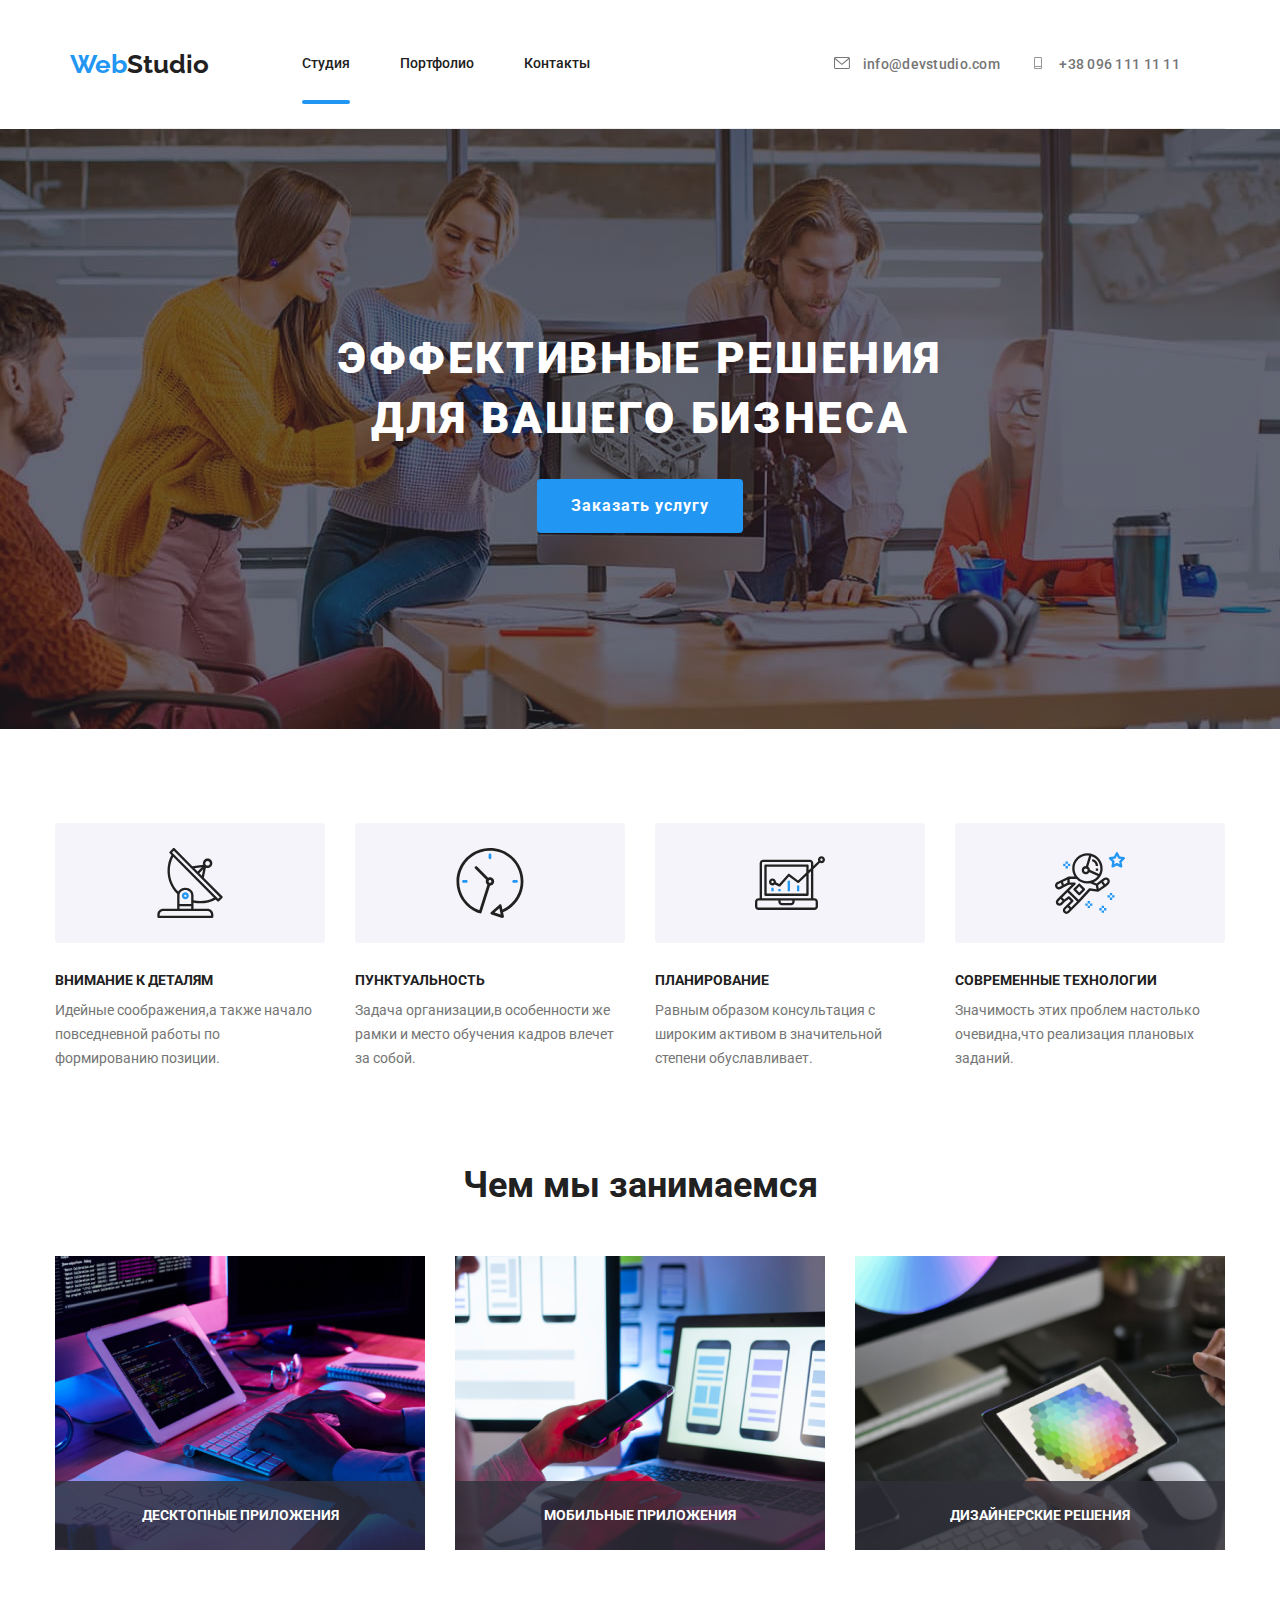
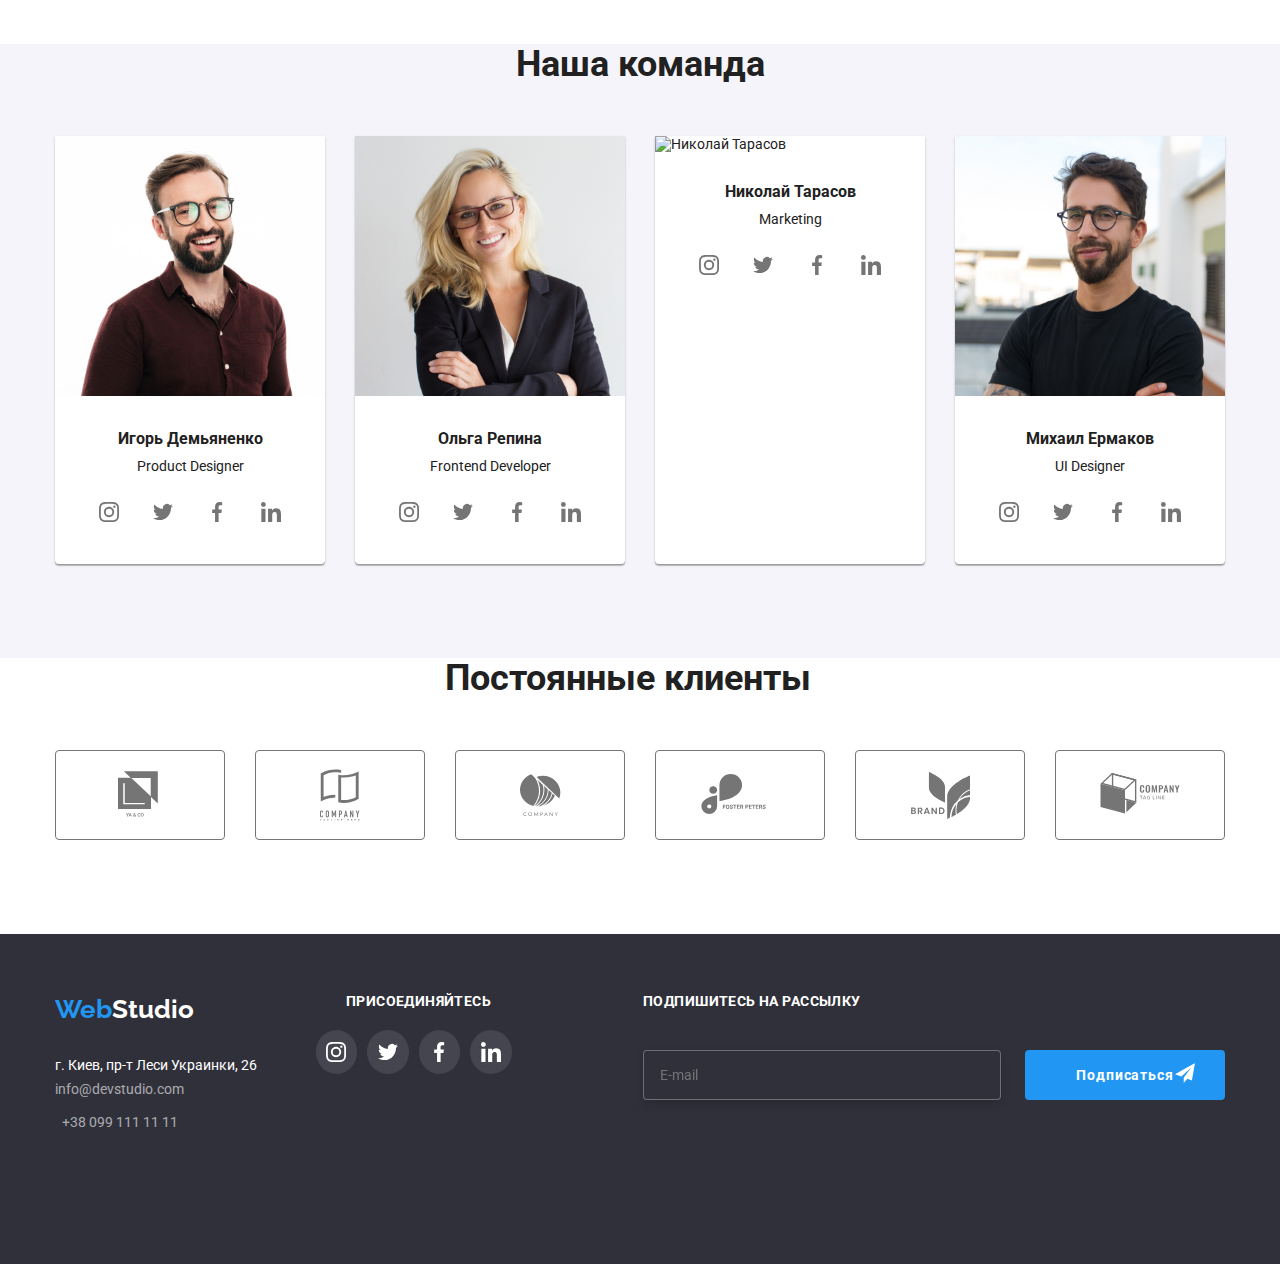
==== index.html @ f3cea412 "3.0" ====
<!DOCTYPE html>
<html lang="ru">

<head>
  <meta charset="UTF-8" />
  <meta name="viewport" content="width=device-width, initial-scale=1.0" />
  <title>WebStudio</title>
  <link rel="stylesheet" href="./stash/modern-normalize.css" />
  <link rel="preconnect" href="https://fonts.gstatic.com" />
  <link
    rel="stylesheet"
    href="https://fonts.googleapis.com/css2?family=Raleway:wght@400;700&family=Roboto:wght@400;500;700;900&display=swap"
  />
  <link rel="stylesheet" href="./css/main.css" />
</head>

<body>
  <!--Шапка сайта-->

  <header class="container">
    <div class="container-header">

      <a href="./studio.html" class="container-header__logo"><span
          class="container-header__logo-web">Web</span>Studio</a>
      <nav class="container-header__nav">
        <ul class="container-header__site">
          <li class="container-header__item">
            <a href="./studio.html" class="container-header__current">Студия</a>
          </li>
          <li class="container-header__item">
            <a href="./portfolio.html" class="container-header__link">Портфолио</a>
          </li>
          <li class="container-header__item">
            <a href="./contact.html" class="container-header__link">Контакты</a>
          </li>
        </ul>
      </nav>

      <ul class="container-header__contact">
        <li>
          <a href="mailto:info@devstudio.com" class="container-header__mail">
            <svg class="container-header__icon" width="16" height="12">
              <use href="./images/icon.svg#icon-mail"></use>
            </svg>
            info@devstudio.com</a>
        </li>
        <li>
          <a href="tel:+380961111111" class="container-header__mail"><svg class="container-header__icon" width="16"
              height="12">
              <use href="./images/icon.svg#icon-tel"></use>
            </svg>
            +38 096 111 11 11</a>
        </li>
      </ul>
      <a href="#">
        <svg class="team__icon-header">
          <use href="./images/icon.svg#icon-menu_mobile"></use>
        </svg>
      </a>
    </div>
  </header> 

  <!--герой-->

  <main>
    <section class="hero">
      <div class="hero__container">
        <div class="hero__description">
          <h1 class="hero__title">Эффективные решения для вашего бизнеса</h1>

          <!-- modal windows -->
          <button class="hero__button-primary" data-modal-open>Заказать услугу</button>
        </div>
      </div>
    </section>

    <!--Особенности-->

    <section class="section__feature-main">
      <div class="container feature">
        <h2 hidden class="feature__title">#</h2>
        <ul class="feature__list">
          <li class="feature__item">
            <div class="feature__img">
              <svg width="70" height="70">
                <use href="./images/icon.svg#icon-antenna"></use>
              </svg>
            </div>
            <h3 class="feature__title-tv">Внимание к деталям</h3>
            <p class="feature__description">
              Идейные соображения,а также начало повседневной работы по
              формированию позиции.
            </p>
          </li>

          <li class="feature__item">
            <div class="feature__img">
              <svg width="70" height="70">
                <use href="./images/icon.svg#icon-clock"></use>
              </svg>
            </div>
            <h3 class="feature__title-clock">Пунктуальность</h3>
            <p class="feature__description">
              Задача организации,в особенности же рамки и место обучения
              кадров влечет за собой.
            </p>
          </li>

          <li class="feature__item">
            <div class="feature__img">
              <svg width="70" height="70">
                <use href="./images/icon.svg#icon-diagram"></use>
              </svg>
            </div>
            <h3 class="feature__title-comp">Планирование</h3>
            <p class="feature__description">
              Равным образом консультация с широким активом в значительной
              степени обуславливает.
            </p>
          </li>

          <li class="feature__item">
            <div class="feature__img">
              <svg width="70" height="70">
                <use href="./images/icon.svg#icon-astronaut"></use>
              </svg>
            </div>
            <h3 class="feature__title-astro">Современные технологии</h3>
            <p class="feature__description">
              Значимость этих проблем настолько очевидна,что реализация
              плановых заданий.
            </p>
          </li>
        </ul>
      </div>
    </section>

    <!--Чем занимаемся-->
    <section class="section__achievements">
      <!--CONTAINER-->
       <div class="container">
        <h2 class="achievements__title">Чем мы занимаемся</h2>
        <ul class="achievements__list">
          <li class="achievements__image">
            <img src="./images/img1.jpg" alt="работа с кодом" width="370" />
            <p class="achievements__picture-title">десктопные приложения</p>
          </li>
          <li class="achievements__image">
            <img src="./images/img2.jpg" alt="тестрование телефона" width="370" />
            <p class="achievements__picture-title">мобильные приложения</p>
          </li>
          <li class="achievements__image">
            <img src="./images/img3.jpg" alt="работа с планшетом" width="370" />
            <p class="achievements__picture-title">дизайнерские решения</p>
          </li>
        </ul>
      </div> 
    </section>

    <!--Наша команда-->
    <section class="team">
      <!--CONTAINER-->
       <div class="container">
        <h2 class="team__title">Наша команда</h2>
        <div class="team__description">
          <div class="team__fon">
            <ul class="team__list">
              <li class="team__item">
                <img class="picture" src="./images/productdesigner.jpg" alt="Игорь Демьяненко" width="270" />
                <h3 class="team__name">Игорь Демьяненко</h3>
                <p class="team__specialization">
                  Product Designer
                </p>
              </li>
            </ul>

            <ul class="team__list-icon">
              <li class="team__social">
                <a href="#">
                  <svg class="team__icon">
                    <use href="./images/icon.svg#icon-instagram"></use>
                  </svg>
                </a>
              </li>
              <li class="team__social">
                <a href="#">
                  <svg class="team__icon">
                    <use href="./images/icon.svg#icon-twitter"></use>
                  </svg>
                </a>
              </li>
              <li class="team__social">
                <a href="#">
                  <svg class="team__icon">
                    <use href="./images/icon.svg#icon-facebook"></use>
                  </svg>
                </a>
              </li>
              <li class="team__social">
                <a href="#">
                  <svg class="team__icon">
                    <use href="./images/icon.svg#icon-linkedin"></use>
                  </svg>
                </a>
              </li>
            </ul>
          </div>

          <div class="team__fon">
            <ul class="team__list">
              <li class="team__item">
                <img class="picture" src="./images/frontend.jpg" alt="Ольга Репина" width="270" />
                <h3 class="team__name">Ольга Репина</h3>
                <p class="team__specialization">
                  Frontend Developer
                </p>
              </li>
            </ul>

            <ul class="team__list-icon">
              <li class="team__social">
                <a href="#">
                  <svg class="team__icon">
                    <use href="./images/icon.svg#icon-instagram"></use>
                  </svg>
                </a>
              </li>
              <li class="team__social">
                <a href="#">
                  <svg class="team__icon">
                    <use href="./images/icon.svg#icon-twitter"></use>
                  </svg>
                </a>
              </li>
              <li class="team__social">
                <a href="#">
                  <svg class="team__icon">
                    <use href="./images/icon.svg#icon-facebook"></use>
                  </svg>
                </a>
              </li>
              <li class="team__social">
                <a href="#">
                  <svg class="team__icon">
                    <use href="./images/icon.svg#icon-linkedin"></use>
                  </svg>
                </a>
              </li>
            </ul>
          </div>
          <div class="team__fon">
            <ul class="team__list">
              <li class="team__item">
                <img class="picture" 
                srcset="
                .images/nikolay.jpg      320w,
                .images/nikolay@2x.jpg   640w"

                src="./images/marketing.jpg" alt="Николай Тарасов" width="270" />

                <h3 class="team__name">Николай Тарасов</h3>
                <p class="team__specialization">Marketing</p>
              </li>
            </ul>

            <ul class="team__list-icon">
              <li class="team__social">
                <a href="#">
                  <svg class="team__icon">
                    <use href="./images/icon.svg#icon-instagram"></use>
                  </svg>
                </a>
              </li>
              <li class="team__social">
                <a href="#">
                  <svg class="team__icon">
                    <use href="./images/icon.svg#icon-twitter"></use>
                  </svg>
                </a>
              </li>
              <li class="team__social">
                <a href="#">
                  <svg class="team__icon">
                    <use href="./images/icon.svg#icon-facebook"></use>
                  </svg>
                </a>
              </li>
              <li class="team__social">
                <a href="#">
                  <svg class="team__icon">
                    <use href="./images/icon.svg#icon-linkedin"></use>
                  </svg>
                </a>
              </li>
            </ul>
          </div>

          <div class="team__fon">
            <ul class="team__list">
              <li class="team__item">
                <img class="picture" src="./images/uidesigner.jpg" alt="Михаил Ермаков" width="270" />
                <h3 class="team__name">Михаил Ермаков</h3>
                <p class="team__specialization">UI Designer</p>
              </li>
            </ul>

            <ul class="team__list-icon">

              <li class="team__social">
                <a href="#">
                  <svg class="team__icon">
                    <use href="./images/icon.svg#icon-instagram"></use>
                  </svg>
                </a>

              </li>
              <li class="team__social">
                <a href="#">
                  <svg class="team__icon">
                    <use href="./images/icon.svg#icon-twitter"></use>
                  </svg>
                </a>

              </li>
              <li class="team__social">
                <a href="#">
                  <svg class="team__icon">
                    <use href="./images/icon.svg#icon-facebook"></use>
                  </svg>
                </a>

              </li>
              <li class="team__social">
                <a href="#">
                  <svg class="team__icon">
                    <use href="./images/icon.svg#icon-linkedin"></use>
                  </svg>
                </a>
              </li>
            </ul>
          </div>
        </div>
      </div> 
    </section>
  </main>

  <!--Постоянные клиенты-->
  <section class="client">
    <div class="container client-main">
      <h2 class="client__title">Постоянные клиенты</h2>
      <ul class="client__brand">
        <li class="client__logo">
          <a class="client__link" href="#">
            <svg class="client__icon" width="44" height="49">
              <use href="./images/icon.svg#icon-logo-1-1"></use>
            </svg>
          </a>
        </li>
        <li class="client__logo">
          <a class="client__link" href="#">
            <svg class="client__icon" width="40" height="52">
              <use href="./images/icon.svg#icon-logo-2-1"></use>
            </svg>
          </a>
        </li>
        <li class="client__logo">
          <a class="client__link" href="#">
            <svg class="client__icon" width="41" height="42.6">
              <use href="./images/icon.svg#icon-logo-3-1"></use>
            </svg>
          </a>
        </li>
        <li class="client__logo">
          <a class="client__link" href="#">
            <svg class="client__icon" width="79.66" height="42">
              <use href="./images/icon.svg#icon-logo-4-1" widht="42px" height="41px"></use>
            </svg>
          </a>
        </li>
        <li class="client__logo">
          <a class="client__link" href="#">
            <svg class="client__icon" width="59" height="47">
              <use href="./images/icon.svg#icon-logo-5-1"></use>
            </svg>
          </a>
        </li>
        <li class="client__logo">
          <a class="client__link" href="#">
            <svg class="client__icon" width="88.48" height="45.44">
              <use href="./images/icon.svg#icon-logo-6-1" widht="100px" height="41px"></use>
            </svg>
          </a>
        </li>
      </ul>

    </div>
  </section>

  <!--футер-->

  <footer class="footer">
    <!--CONTAINER-->
    <div class="container__container-footer">

      <div class="footer__info">
        <a href="./studio.html" class="container-header__logo"><span class="container-header__logo-web">Web</span><span
            class="footer__studio">Studio</span></a>
        <address class="footer__contact">
          <p class="footer__address">г. Киев, пр-т Леси Украинки, 26</p>
          <ul>
            <li>
              <a href="mailto:info@devstudio.com" class="footer__contact-link">info@devstudio.com</a>
            </li>
            <li class="footer__item">
              <a href="tel:+380991111111" class="footer__contact-link">+38 099 111 11 11</a>
            </li>
          </ul>
        </address>
      </div>

      <div class="footer__social-icon">
        <h2 class="footer__enjoyus">присоединяйтесь</h2>
        <ul class="footer__list-icon">
          <li class="footer__list-item">
            <svg class="footer__svg">
              <use href="./images/icon.svg#icon-instagram"></use>
            </svg>
          </li>
          <li class="footer__list-item">
            <svg class="footer__svg">
              <use href="./images/icon.svg#icon-twitter"></use>
            </svg>
          </li>
          <li class="footer__list-item">
            <svg class="footer__svg">
              <use href="./images/icon.svg#icon-facebook"></use>
            </svg>
          </li>
          <li class="footer__list-item">
            <svg class="footer__svg">
              <use href="./images/icon.svg#icon-linkedin"></use>
            </svg>
          </li>
        </ul>
      </div>

      <div class="footer__contactus">
        <h3 class="footer__enjoyus">Подпишитесь на рассылку</h3>
        <div class="footer__form">
          <div class="footer__form-space">
          <form>
            <label for="name"></label>
            <input type="text" class="footer__input" name="name" id="name" placeholder="E-mail" />
          </form>
        </div>
          <div class="footer__button-contact">
            <button class="footer__button" data-modal-open>подписаться</button>
            <svg class="footer__svg-send">
              <use href="./images/icon.svg#icon-icon-send" wight="20px" , height="20px"></use>
            </svg>
          </div>
        </div>
      </div>
    </div>
  </footer>

  <div class="backdrop is-hidden" data-modal>
    <div class="modal">
      <h4 class="modal__title-overlay">Оставьте свои данные, мы вам перезвоним</h4>
      <button class="modal__button-close" data-modal-close>
        <svg class="modal__icon-close" width="11px" height="11px">
          <use href="./images/icon.svg#icon-close"></use>
        </svg>
      </button> 

 <!-- Modal form  -->
      <form class="form">
        <div class="form__row">
        <label for="name" class="form__label">Имя</label>
        <div class="form__input-folder">
         <input type="text" class="form__input-modal" name="name" id="name"/>
        <svg class="form__modal-icon" width="12" height="12">
          <use href="./images/icon.svg#icon-name"></use>
        </svg>
        </div>
      </div>

      
        <div class="form__row">
          <label for="phone" class="form__label">Телефон</label>
          <div class="form__input-folder">
        <input type="text" class="form__input-modal" name="phone" id="phone"/>
        <svg class="form__modal-icon" width="12" height="12">
          <use href="./images/icon.svg#icon-phone"></use>
        </svg>
        </div>
      </div>
       

        <div class="form__row"> 
          <label for="mail" class="form__label">Почта</label>
          <div class="form__input-folder">
        <input type="text" class="form__input-modal" name="mail" id="mail"/>
        <svg class="form__modal-icon" width="12" height="12">
          <use href="./images/icon.svg#icon-mail-form"></use>
        </svg>
        </div>
        </div>


        <div class="form__row">
          <label for="comment" class="form__label-comment">Комментарий</label>
          <div class="form__folder-comment"> 
            <textarea
      class="form__input-comment"
      name="comment"
      id="comment"
      cols="15"
      rows="5"
      placeholder="Введите текст"></textarea>
        </div>
        <div>
      </div>
      
      </form>
      
      <div class="checkbox__section">
        <label class="checkbox__label">
        <input class="checkbox__hidden" type="checkbox">
        <svg class="chekcbox__icon" width="16" height="16">
          <use href="./images/icon.svg#icon-icon-check-1"></use>
        </svg>
         <span class="checkbox__text">Соглашаюсь с рассылкой и принимаю <a href="" class="chekbox__condition">Условия договора</a>
         </span>
        </label>
     </div>
     <button class="checkbox__button-primary " data-modal-open>отправить</button>
    </div>

  </div> 

  <script src="./js/modal.js"></script> 

  <!-- Mobile menu -->
  <div class="menu-container js-menu-container" id="mobile-menu">

    <button class="menu-toggle js-close-menu" aria-expanded="false" aria-controls="mobile-menu">
    
        <svg width="44" height="44" fill="currentColor">
            <use class="icon-cross" href="./images/icon.svg#icon-close"> </use>
    
        </svg>
    </button>
    <nav class="mobile-nav">
        <ul class="mobile-list">
            <li class="mobile-item">
            <a class="mobile-link" href="index.html">студия</a>    
            </li>
            <li class="mobile-item"> 
                <a class="mobile-link" href="portfolio.html">портфолио</a>
            </li>
            <li class="mobile-item"> 
                <a class="mobile-link" href="#">контакты</a>
            </li>
        </ul>
        <ul class="mobile-list__contacts">
            <li class="mobile-item__contacts"> 
                <a class="mobile-item__number" href="+380961111111"></a>
            </li>
            <li class="mobile-item__contacts">
            <a class="mobile-item__mail" href="mailto:info@devstudio.com">info@devstudio.com</a>    
            </li>
        </ul>
    </nav>
    <ul class="mobile-network__list">
    <li class="mobile-network__item">
        <a class="mobile-network__link" href="#">Instagram</a>
    </li>
    <li class="mobile-network__item"><a class="mobile-network__link" href="#">Twitter</a></li>
    <li class="mobile-network__item"><a class="mobile-network__link" href="#">Facebook</a></li>
    <li class="mobile-network__item"><a class="mobile-network__link" href="#">Linkedin</a></li>
    </ul>
    
        </div>

<script src="./js/modal.js"></script> 
<script
defer
src="https://cdnjs.cloudflare.com/ajax/libs/body-scroll-lock/3.1.5/bodyScrollLock.min.js"
integrity="sha512-HowizSDbQl7UPEAsPnvJHlQsnBmU2YMrv7KkTBulTLEGz9chfBoWYyZJL+MUO6p/yBuuMO/8jI7O29YRZ2uBlA=="
crossorigin="anonymous"
></script>
<script defer src="js/mobile-menu.js"></script>
</body>
</html>
---- css/main.css ----
:root {
  --primary-text-color: #212121;
  --accent-color: #2196f3;
  --paragraf-text-color: #757575;
  --main-back-color: #ffffff;
  --fon-back-hero: #2f303a;
  --footer-fon: #2f303a;
  --nav-list-gap: 30px;
  --timing-function: cubic-bezier(0.4, 0, 0.2, 1);
}

ul {
  list-style: none;
}

h1,
h2,
h3,
h4,
p {
  margin: 0;
}

* {
  margin: 0;
  padding: 0;
  outline: none;
}

a {
  text-decoration: none;
}

body {
  background: var(--main-back-color);
  color: var(--primary-text-color);
  font-family: Roboto, sans-serif;
  font-size: 14px;
}

.container {
  width: 100%;
  margin-right: auto;
  margin-left: auto;
  padding: 0 15px;
}

@media screen and (min-width: 480px) {
  .container {
    max-width: 480px;
  }
}

@media screen and (min-width: 768px) {
  .container {
    max-width: 768px;
  }
}

@media screen and (min-width: 1200px) {
  .container {
    max-width: 1200px;
  }
}

.img {
  display: block;
  min-width: 100%;
  height: auto;
}

@media screen and (min-width: 480px) {
  .container-header {
    display: -webkit-box;
    display: -ms-flexbox;
    display: flex;
    -webkit-box-pack: justify;
        -ms-flex-pack: justify;
            justify-content: space-between;
    -webkit-box-align: center;
        -ms-flex-align: center;
            align-items: center;
    width: 100%;
  }
}

@media screen and (min-width: 768px) {
  .container-header {
    display: -webkit-box;
    display: -ms-flexbox;
    display: flex;
    -webkit-box-pack: center;
        -ms-flex-pack: center;
            justify-content: center;
    -webkit-box-align: center;
        -ms-flex-align: center;
            align-items: center;
  }
}

@media screen and (min-width: 1200px) {
  .container-header {
    display: -webkit-box;
    display: -ms-flexbox;
    display: flex;
    -webkit-box-pack: center;
        -ms-flex-pack: center;
            justify-content: center;
    -webkit-box-align: center;
        -ms-flex-align: center;
            align-items: center;
  }
}

.container-header__logo {
  color: var(--primary-text-color);
  font-family: Raleway;
  font-weight: 700;
  font-size: 26px;
  line-height: 1.19;
  text-decoration: none;
}

@media screen and (min-width: 768px) {
  .container-header__logo {
    margin-right: auto;
  }
}

@media screen and (min-width: 1200px) {
  .container-header__logo {
    margin-right: 93px;
  }
}

.container-header__logo-web {
  color: var(--accent-color);
}

.container-header__nav {
  font-weight: 500;
  line-height: 1.14;
  color: var(--primary-text-color);
}

@media screen and (min-width: 480px) {
  .container-header__nav {
    display: none;
  }
}

@media screen and (min-width: 768px) {
  .container-header__nav {
    display: block;
  }
}

@media screen and (min-width: 1200px) {
  .container-header__nav {
    display: block;
  }
}

@media screen and (min-width: 768px) {
  .container-header__site {
    display: -webkit-box;
    display: -ms-flexbox;
    display: flex;
    -webkit-box-pack: justify;
        -ms-flex-pack: justify;
            justify-content: space-between;
    -webkit-box-align: center;
        -ms-flex-align: center;
            align-items: center;
    text-align: center;
  }
}

.team__icon-header {
  color: var(--primary-text-color);
  fill: currentColor;
  width: 24px;
  height: 24px;
  margin-right: 10px;
  margin-top: 10px;
  -webkit-transition: fill 250ms var(--timing-function);
  transition: fill 250ms var(--timing-function);
}

.team__icon-header:hover, .team__icon-header:focus {
  color: var(--accent-color);
}

@media screen and (min-width: 768px) {
  .team__icon-header {
    display: none;
  }
}

@media screen and (min-width: 1200px) {
  .team__icon-header {
    display: none;
  }
}

.container-header__item {
  padding: 32px 0;
  margin-right: 50px;
  position: relative;
}

.container-header__link {
  font-weight: 500;
  line-height: 1.14;
  color: var(--primary-text-color);
  -webkit-transition: color 250ms var(--timing-function);
  transition: color 250ms var(--timing-function);
}

.container-header__link:hover, .container-header__link:focus, .container-header__link:active {
  color: var(--accent-color);
}

.container-header__current {
  font-weight: 500;
  line-height: 1.14;
  color: var(--primary-text-color);
  -webkit-transition: color 250ms var(--timing-function);
  transition: color 250ms var(--timing-function);
}

.container-header__current:hover, .container-header__current:focus {
  color: var(--accent-color);
}

.container-header__current::after {
  content: "";
  position: absolute;
  left: 0;
  bottom: 0;
  width: 100%;
  height: 4px;
  background-color: var(--accent-color);
  border-radius: 2px;
}

@media screen and (min-width: 480px) {
  .container-header__contact {
    display: none;
  }
}

@media screen and (min-width: 768px) {
  .container-header__contact {
    display: block;
    margin-left: auto;
  }
}

@media screen and (min-width: 1200px) {
  .container-header__contact {
    display: -webkit-box;
    display: -ms-flexbox;
    display: flex;
    -webkit-box-pack: center;
        -ms-flex-pack: center;
            justify-content: center;
    margin-left: auto;
  }
}

.container-header__icon {
  fill: currentColor;
}

@media screen and (min-width: 768px) {
  .container-header__icon {
    margin-right: 8px;
  }
}

@media screen and (min-width: 1200px) {
  .container-header__icon {
    margin-right: 10px;
  }
}

.container-header__mail {
  font-family: Roboto;
  font-style: normal;
  font-weight: 500;
  letter-spacing: 0.02em;
  color: var(--paragraf-text-color);
  -webkit-transition: color 250ms var(--timing-function);
  transition: color 250ms var(--timing-function);
}

.container-header__mail:hover, .container-header__mail:focus {
  color: var(--accent-color);
}

@media screen and (min-width: 768px) {
  .container-header__mail {
    font-size: 12px;
    line-height: 14px;
  }
}

@media screen and (min-width: 1200px) {
  .container-header__mail {
    margin-right: 30px;
    font-size: 14px;
    line-height: 16px;
  }
}

.hero {
  max-width: 1600px;
  max-height: 600px;
}

.hero__container {
  margin-right: auto;
  margin-left: auto;
  padding-top: 118px;
  padding-bottom: 118px;
  text-align: center;
}

@media screen and (min-width: 320px) {
  .hero__container {
    max-width: 480px;
    min-height: 400px;
    background-color: rgba(47, 48, 58, 0.8);
    background-image: -webkit-gradient(linear, left top, right top, from(rgba(47, 48, 58, 0.4)), to(rgba(47, 48, 58, 0.4))), url(/images/Header.mobile.jpg);
    background-image: linear-gradient(to right, rgba(47, 48, 58, 0.4), rgba(47, 48, 58, 0.4)), url(/images/Header.mobile.jpg);
    background-size: cover;
    background-repeat: no-repeat;
    background-position: center;
  }
}

@media screen and (min-width: 768px) {
  .hero__container {
    max-width: 768px;
    min-height: 400px;
    background-color: rgba(47, 48, 58, 0.8);
    background-image: -webkit-gradient(linear, left top, right top, from(rgba(47, 48, 58, 0.4)), to(rgba(47, 48, 58, 0.4))), url(/images/Header.tablet.jpg);
    background-image: linear-gradient(to right, rgba(47, 48, 58, 0.4), rgba(47, 48, 58, 0.4)), url(/images/Header.tablet.jpg);
    background-size: cover;
    background-repeat: no-repeat;
    background-position: center;
  }
}

@media screen and (min-width: 1200px) {
  .hero__container {
    background-color: rgba(47, 48, 58, 0.8);
    background-image: -webkit-gradient(linear, left top, right top, from(rgba(47, 48, 58, 0.4)), to(rgba(47, 48, 58, 0.4))), url(../images/header.jpg);
    background-image: linear-gradient(to right, rgba(47, 48, 58, 0.4), rgba(47, 48, 58, 0.4)), url(../images/header.jpg);
    max-height: 600px;
    min-width: 100%;
    padding-top: 200px;
    padding-bottom: 200px;
  }
}

@media screen and (min-width: 480px) {
  .hero__descritpion {
    display: column;
    -webkit-box-align: center;
        -ms-flex-align: center;
            align-items: center;
    text-align: center;
  }
}

@media screen and (min-width: 1200px) {
  .hero__descritpion {
    display: -webkit-box;
    display: -ms-flexbox;
    display: flex;
    -webkit-box-pack: center;
        -ms-flex-pack: center;
            justify-content: center;
    -webkit-box-align: center;
        -ms-flex-align: center;
            align-items: center;
    text-align: center;
  }
}

.hero__title {
  color: var(--main-back-color);
  font-weight: 900;
  letter-spacing: 0.06em;
  text-transform: uppercase;
  margin-bottom: 30px;
  margin-top: 0;
  margin-right: auto;
  margin-left: auto;
}

@media screen and (min-width: 480px) {
  .hero__title {
    width: 360px;
    height: 84px;
    font-size: 26px;
    line-height: 1.62;
  }
}

@media screen and (min-width: 1200px) {
  .hero__title {
    width: 696px;
    height: 120px;
    font-size: 44px;
    line-height: 1.36;
  }
}

.hero__button-primary {
  color: var(--main-back-color);
  background: var(--accent-color);
  border: 2px solid var(--accent-color);
  font-weight: 700;
  font-size: 16px;
  line-height: 1.875;
  letter-spacing: 0.06em;
  cursor: pointer;
  border-radius: 4px;
  padding: 10px 32px;
}

.backdrop {
  position: fixed;
  top: 0;
  left: 0;
  width: 100%;
  height: 100%;
  background-color: rgba(0, 0, 0, 0.4);
}

.modal {
  position: absolute;
  top: 50%;
  left: 50%;
  -webkit-transform: translate(-50%, -50%);
          transform: translate(-50%, -50%);
  margin: 0;
  background-color: var(--main-back-color);
  padding: 40px;
  -webkit-box-shadow: 0px 1px 3px rgba(0, 0, 0, 0.12), 0px 1px 1px rgba(0, 0, 0, 0.14), 0px 2px 1px rgba(0, 0, 0, 0.2);
          box-shadow: 0px 1px 3px rgba(0, 0, 0, 0.12), 0px 1px 1px rgba(0, 0, 0, 0.14), 0px 2px 1px rgba(0, 0, 0, 0.2);
  border-radius: 4px;
  display: inline-block;
  -webkit-box-pack: justify;
      -ms-flex-pack: justify;
          justify-content: space-between;
}

.modal__title-overlay {
  font-weight: 700;
  font-size: 20px;
  line-height: 1.15;
  text-align: center;
  color: var(--primary-text-color);
  margin-bottom: 12px;
}

.backdrop.is-hidden {
  visibility: hidden;
  opacity: 0;
  pointer-events: none;
}

.modal__button-close {
  position: absolute;
  top: 8px;
  right: 8px;
  width: 30px;
  height: 30px;
  cursor: pointer;
  border-radius: 50%;
  border: 1px solid rgba(0, 0, 0, 0.2);
  background-color: var(--main-back-color);
  padding: 0;
  color: var(--primary-text-color);
  -webkit-transition: color 250ms var(--timing-function);
  transition: color 250ms var(--timing-function);
}

.modal__icon-close {
  fill: currentColor;
  margin-left: auto;
  margin-right: auto;
  margin-top: 6px;
}

.modal__icon-close:hover, .modal__icon-close:focus {
  color: var(--accent-color);
}

@media screen and (min-width: 480px) {
  .form {
    max-width: 450px;
    max-height: 609px;
  }
}

@media screen and (min-width: 768px) {
  .form {
    max-width: 450px;
    max-height: 609px;
  }
}

@media screen and (min-width: 1200px) {
  .form {
    max-width: 528px;
    max-height: 581px;
  }
}

.form__row:not(:last-child) {
  margin-bottom: 10px;
}

.form__label {
  font-weight: 500;
  font-size: 12px;
  line-height: 1.166;
  letter-spacing: 0.01em;
  color: var(--paragraf-text-color);
  display: inline-block;
  vertical-align: top;
  margin-bottom: 5px;
}

.form__label:hover {
  fill: var(--accent-color);
}

.form__input-folder {
  position: relative;
  width: 100%;
  cursor: pointer;
  border-radius: 4px;
  height: 40px;
}

.form__input-modal {
  width: 100%;
  border: 1px solid rgba(33, 33, 33, 0.2);
  border-radius: 4px;
  padding: 14px;
  margin: 0;
  font: inherit;
  -webkit-transition: border 250ms var(--timing-function);
  transition: border 250ms var(--timing-function);
}

.form__input-modal:hover, .form__input-modal:focus {
  border: 1px solid var(--accent-color);
}

.form__modal-icon {
  position: absolute;
  top: 14px;
  left: 15px;
  color: var(--primary-text-color);
  -webkit-transition: color 250ms var(--timing-function);
  transition: color 250ms var(--timing-function);
}

.form__label-comment {
  color: var(--paragraf-text-color);
  font-weight: 400;
  font-size: 12px;
  line-height: 1.16;
  letter-spacing: 0.01em;
}

.text::-webkit-input-placeholder {
  margin-top: 0;
  margin-left: 0;
}

.text:-ms-input-placeholder {
  margin-top: 0;
  margin-left: 0;
}

.text::-ms-input-placeholder {
  margin-top: 0;
  margin-left: 0;
}

.text::placeholder {
  margin-top: 0;
  margin-left: 0;
}

.form__folder-comment {
  margin-top: 4px;
}

.form__input-comment {
  width: 100%;
  height: 120px;
  margin: 0;
  padding: 12px 16px;
  top: 0;
  left: 0;
  resize: none;
  border: 1px solid rgba(33, 33, 33, 0.2);
  border-radius: 4px;
}

.form__input-comment:hover, .form__input-comment:focus {
  border: 1px solid var(--accent-color);
}

.form__input-modal:hover + .form__modal-icon {
  fill: var(--accent-color);
}

.form__input-modal:focus + .form__modal-icon {
  fill: var(--accent-color);
}

.checkbox__section {
  margin-bottom: 30px;
  margin-top: 20px;
}

.checkbox__label {
  cursor: pointer;
  position: relative;
}

.checkbox__hidden {
  -webkit-appearance: none;
  -moz-apperance: none;
  -moz-appearance: none;
       appearance: none;
  position: absolute;
  width: 16px;
  height: 16px;
  padding: 0;
}

.checkbox__hidden:checked + .chekcbox__icon {
  border-color: var(--accent-color);
  background-color: var(--accent-color);
  background-origin: border-box;
}

.chekcbox__icon {
  border: 2px solid var(--primary-text-color);
  border-radius: 2px;
  position: absolute;
  cursor: pointer;
}

.chekbox__condition {
  color: var(--accent-color);
  text-decoration: underline;
}

.checkbox__text {
  font-weight: 400;
  letter-spacing: 0.03em;
  color: var(--paragraf-text-color);
  margin-left: 20px;
}

@media screen and (min-width: 480px) {
  .checkbox__text {
    font-size: 10px;
    line-height: 1.166;
  }
}

@media screen and (min-width: 1200px) {
  .checkbox__text {
    font-size: 14px;
    line-height: 1.71;
  }
}

.checkbox__button-primary {
  color: var(--main-back-color);
  background: var(--accent-color);
  border: 2px solid var(--accent-color);
  font-weight: 700;
  line-height: 1.9;
  cursor: pointer;
  border-radius: 4px;
  padding: 10px 55px;
  width: 200px;
  height: 50px;
  border: none;
  text-transform: capitalize;
  padding: 0;
  margin-bottom: 0;
}

@media screen and (min-width: 480px) {
  .checkbox__button-primary {
    margin-left: 85px;
  }
}

@media screen and (min-width: 1200px) {
  .checkbox__button-primary {
    margin-left: 124px;
  }
}

.section__feature-main {
  padding-top: 60px;
  padding-bottom: 60px;
}

@media screen and (min-width: 1200px) {
  .section__feature-main {
    padding-top: 94px;
    padding-bottom: 94px;
  }
}

.container .feature {
  width: 100%;
  padding: 0 15px;
}

.feature__title {
  font-weight: 700;
  line-height: 1.4;
}

.feature__list {
  margin: 0 auto;
  padding: 0;
}

@media screen and (min-width: 768px) {
  .feature__list {
    display: -webkit-box;
    display: -ms-flexbox;
    display: flex;
    -ms-flex-wrap: wrap;
        flex-wrap: wrap;
    margin-left: -30px;
    margin-top: -30px;
  }
}

.feature__item {
  width: 100%;
}

.feature__item:not(:last-child) {
  margin-bottom: 30px;
}

@media screen and (min-width: 768px) {
  .feature__item {
    width: 354px;
    margin-left: 30px;
    margin-top: 30px;
  }
  .feature__item:not(:last-child) {
    margin-bottom: unset;
  }
}

@media screen and (min-width: 1200px) {
  .feature__item {
    width: 270px;
  }
}

.feature__description {
  width: 100%;
  -ms-flex-preferred-size: calc(100% / 4 - var(--nav-list-gap));
      flex-basis: calc(100% / 4 - var(--nav-list-gap));
  font-weight: 400;
  line-height: 1.71;
  color: var(--paragraf-text-color);
}

.feature__img {
  height: 120px;
  border-radius: 4px;
  display: -webkit-box;
  display: -ms-flexbox;
  display: flex;
  -webkit-box-pack: center;
      -ms-flex-pack: center;
          justify-content: center;
  -webkit-box-align: center;
      -ms-flex-align: center;
          align-items: center;
  background-color: #f5f4fa;
}

.feature__title-tv,
.feature__title-clock,
.feature__title-comp,
.feature__title-astro {
  margin-bottom: 10px;
  margin-top: 30px;
  font-weight: 700;
  line-height: 1.14;
  font-size: 14px;
  text-transform: uppercase;
  text-align: center;
}

@media screen and (min-width: 768px) {
  .feature__title-tv,
  .feature__title-clock,
  .feature__title-comp,
  .feature__title-astro {
    text-align: left;
  }
}

.section__achievements {
  padding-bottom: 94px;
  display: none;
}

@media screen and (min-width: 1200px) {
  .section__achievements {
    display: block;
  }
}

.achievements__title {
  font-weight: 700;
  font-size: 36px;
  line-height: 1.16;
  text-align: center;
  margin-bottom: 50px;
}

.achievements__list {
  display: -webkit-box;
  display: -ms-flexbox;
  display: flex;
  -webkit-box-pack: justify;
      -ms-flex-pack: justify;
          justify-content: space-between;
}

.achievements__image {
  position: relative;
  height: 294px;
}

.achievements__picture-title {
  position: absolute;
  width: 100%;
  left: 0;
  bottom: 0;
  color: var(--main-back-color);
  background: rgba(47, 48, 58, 0.8);
  padding-top: 27px;
  padding-bottom: 27px;
  font-weight: 700;
  line-height: 1.14;
  text-align: center;
  text-transform: uppercase;
}

.team {
  padding-bottom: 94px;
  background-color: #f5f4fa;
}

.team__title {
  font-weight: 700;
  font-size: 36px;
  line-height: 1.166;
  text-align: center;
  margin: 0;
  padding: 0;
  margin-bottom: 50px;
}

@media screen and (min-width: 320px) {
  .team__title {
    font-size: 24px;
    line-height: 1.375;
    margin-bottom: 30px;
  }
}

@media screen and (min-width: 768px) {
  .team__title {
    font-size: 36px;
    line-height: 1.166;
    margin-bottom: 50px;
  }
}

.team__description li:not(:last-child) {
  margin-right: 10px;
}

@media screen and (min-width: 768px) {
  .team__description {
    display: -webkit-box;
    display: -ms-flexbox;
    display: flex;
    -ms-flex-wrap: wrap;
        flex-wrap: wrap;
    margin-left: -30px;
    margin-top: -30px;
  }
}

@media screen and (min-width: 1200px) {
  .team__description {
    display: -webkit-box;
    display: -ms-flexbox;
    display: flex;
    -webkit-box-pack: center;
        -ms-flex-pack: center;
            justify-content: center;
  }
}

.team__fon {
  background-color: var(--main-back-color);
  -webkit-box-shadow: 0px 1px 3px rgba(0, 0, 0, 0.12), 0px 1px 1px rgba(0, 0, 0, 0.14), 0px 2px 1px rgba(0, 0, 0, 0.2);
          box-shadow: 0px 1px 3px rgba(0, 0, 0, 0.12), 0px 1px 1px rgba(0, 0, 0, 0.14), 0px 2px 1px rgba(0, 0, 0, 0.2);
  border-radius: 0px 0px 4px 4px;
}

@media screen and (min-width: 768px) {
  .team__fon {
    width: 354px;
    margin-left: 30px;
    margin-top: 30px;
  }
  .team__fon:not(:last-child) {
    margin-bottom: unset;
  }
}

@media screen and (min-width: 1200px) {
  .team__fon {
    width: 270px;
  }
}

.picture {
  width: 100%;
}

.team__name {
  margin-top: 30px;
  padding: 0;
  text-align: center;
}

.team__specialization {
  margin-top: 10px;
  text-align: center;
  padding: 0;
}

.team__list-icon {
  width: 100%;
  height: 44px;
  border-radius: 50%;
  display: -webkit-box;
  display: -ms-flexbox;
  display: flex;
  -webkit-box-pack: center;
      -ms-flex-pack: center;
          justify-content: center;
  text-align: center;
  margin: 0;
  padding: 0;
  margin-top: 16px;
  margin-bottom: 30px;
}

.team__social {
  width: 44px;
  height: 44px;
  padding: 0;
  border: none;
  color: var(--paragraf-text-color);
  background-color: var(--main-back-color);
  border-radius: 50%;
}

.team__social:not(:last-child) {
  margin-right: 10px;
}

.team__social:hover, .team__social:focus {
  color: var(--paragraf-text-color);
  background-color: var(--accent-color);
}

.team__icon {
  color: var(--paragraf-text-color);
  fill: currentColor;
  width: 20px;
  height: 20px;
  margin-left: auto;
  margin-right: auto;
  margin-top: 12px;
  -webkit-transition: fill 250ms var(--timing-function);
  transition: fill 250ms var(--timing-function);
}

.team__social:hover .team__icon {
  color: var(--main-back-color);
}

.client {
  padding-bottom: 94px;
}

.client__title {
  font-weight: 700;
  width: 390px;
  height: 42px;
  margin-left: auto;
  margin-right: auto;
}

@media screen and (min-width: 480px) {
  .client__title {
    font-size: 28px;
    line-height: 1.178;
    margin-bottom: 30px;
  }
}

@media screen and (min-width: 768px) {
  .client__title {
    font-size: 28px;
    line-height: 1.178;
    margin-bottom: 30px;
  }
}

@media screen and (min-width: 1200px) {
  .client__title {
    font-size: 36px;
    line-height: 1.16;
    margin-bottom: 50px;
  }
}

.client__brand {
  list-style: none;
}

@media screen and (min-width: 480px) {
  .client__brand {
    display: -webkit-box;
    display: -ms-flexbox;
    display: flex;
    -ms-flex-wrap: wrap;
        flex-wrap: wrap;
    margin-left: -30px;
    margin-top: -30px;
  }
}

@media screen and (min-width: 1200px) {
  .client__brand {
    display: -webkit-box;
    display: -ms-flexbox;
    display: flex;
    -webkit-box-pack: justify;
        -ms-flex-pack: justify;
            justify-content: space-between;
    -webkit-box-align: center;
        -ms-flex-align: center;
            align-items: center;
    text-align: center;
  }
}

.client__icon {
  fill: currentColor;
}

.client__link {
  max-width: 100%;
  height: 100%;
  display: -webkit-box;
  display: -ms-flexbox;
  display: flex;
  -webkit-box-pack: center;
      -ms-flex-pack: center;
          justify-content: center;
  -webkit-box-align: center;
      -ms-flex-align: center;
          align-items: center;
  color: var(--paragraf-text-color);
  border: 1px solid var(--paragraf-text-color);
  border-radius: 4px;
  -webkit-transition: color 250ms var(--timing-function);
  transition: color 250ms var(--timing-function);
}

.client__link:hover, .client__link:focus {
  color: var(--accent-color);
  border: 1px solid var(--accent-color);
}

.client__logo {
  height: 90px;
  padding: 0;
}

@media screen and (min-width: 480px) {
  .client__logo {
    width: 210px;
    margin-left: 30px;
    margin-top: 30px;
  }
  .client__logo:not(:last-child) {
    margin-bottom: unset;
  }
}

@media screen and (min-width: 480px) and (min-width: 768px) {
  .client__logo {
    width: 226px;
    margin-left: 30px;
    margin-top: 30px;
  }
  .client__logo:not(:last-child) {
    margin-bottom: unset;
  }
}

@media screen and (min-width: 480px) and (min-width: 1200px) {
  .client__logo {
    width: 170px;
  }
}

.footer {
  background: var(--footer-fon);
}

.container__container-footer {
  width: 100%;
  margin-right: auto;
  margin-left: auto;
  padding: 0 15px;
  background: var(--footer-fon);
  padding-top: 60px;
  padding-bottom: 60px;
  display: -webkit-box;
  display: -ms-flexbox;
  display: flex;
  -webkit-box-orient: vertical;
  -webkit-box-direction: normal;
      -ms-flex-direction: column;
          flex-direction: column;
  -webkit-box-pack: center;
      -ms-flex-pack: center;
          justify-content: center;
  -webkit-box-align: center;
      -ms-flex-align: center;
          align-items: center;
}

@media screen and (min-width: 480px) {
  .container__container-footer {
    max-width: 480px;
    -webkit-box-orient: vertical;
    -webkit-box-direction: normal;
        -ms-flex-direction: column;
            flex-direction: column;
    -webkit-box-pack: center;
        -ms-flex-pack: center;
            justify-content: center;
    -webkit-box-align: center;
        -ms-flex-align: center;
            align-items: center;
  }
}

@media screen and (min-width: 768px) {
  .container__container-footer {
    max-width: 768px;
    -webkit-box-align: start;
        -ms-flex-align: start;
            align-items: flex-start;
    -ms-flex-wrap: wrap;
        flex-wrap: wrap;
    -ms-flex-pack: distribute;
        justify-content: space-around;
    -webkit-box-orient: unset;
    -webkit-box-direction: unset;
        -ms-flex-direction: unset;
            flex-direction: unset;
  }
}

@media screen and (min-width: 1200px) {
  .container__container-footer {
    max-width: 1200px;
    -ms-flex-wrap: nowrap;
        flex-wrap: nowrap;
    -webkit-box-pack: justify;
        -ms-flex-pack: justify;
            justify-content: space-between;
  }
}

.footer__info {
  margin-bottom: 60px;
}

@media screen and (min-width: 480px) {
  .footer__info {
    display: -webkit-box;
    display: -ms-flexbox;
    display: flex;
    -webkit-box-orient: vertical;
    -webkit-box-direction: normal;
        -ms-flex-direction: column;
            flex-direction: column;
    -webkit-box-align: center;
        -ms-flex-align: center;
            align-items: center;
    -webkit-box-pack: center;
        -ms-flex-pack: center;
            justify-content: center;
  }
}

@media screen and (min-width: 1200px) {
  .footer__info {
    -webkit-box-align: start;
        -ms-flex-align: start;
            align-items: start;
  }
}

.footer__studio {
  color: var(--main-back-color);
}

.footer__contact {
  margin-top: 9px;
}

@media screen and (min-width: 480px) {
  .footer__contact {
    display: -webkit-box;
    display: -ms-flexbox;
    display: flex;
    -webkit-box-orient: vertical;
    -webkit-box-direction: normal;
        -ms-flex-direction: column;
            flex-direction: column;
    -webkit-box-align: center;
        -ms-flex-align: center;
            align-items: center;
  }
}

@media screen and (min-width: 1200px) {
  .footer__contact {
    display: -webkit-box;
    display: -ms-flexbox;
    display: flex;
    -webkit-box-orient: vertical;
    -webkit-box-direction: normal;
        -ms-flex-direction: column;
            flex-direction: column;
    -webkit-box-align: start;
        -ms-flex-align: start;
            align-items: flex-start;
  }
}

.footer__item {
  margin-top: 9px;
}

.footer__address {
  font-style: normal;
  font-weight: 400;
  line-height: 1.71;
  color: var(--main-back-color);
  margin-top: 20px;
}

.footer__contact-link {
  line-height: 1.71;
  color: rgba(255, 255, 255, 0.6);
  -webkit-transition: color 250ms var(--timing-function);
  transition: color 250ms var(--timing-function);
}

.footer__contact-link:hover, .footer__contact-link:focus {
  color: var(--accent-color);
  text-decoration: none;
}

@media screen and (min-width: 480px) {
  .footer__contact-link {
    display: -webkit-box;
    display: -ms-flexbox;
    display: flex;
    -webkit-box-orient: vertical;
    -webkit-box-direction: normal;
        -ms-flex-direction: column;
            flex-direction: column;
    -webkit-box-align: center;
        -ms-flex-align: center;
            align-items: center;
  }
}

.footer__social-icon {
  margin-bottom: 60px;
  display: -webkit-box;
  display: -ms-flexbox;
  display: flex;
  -webkit-box-orient: vertical;
  -webkit-box-direction: normal;
      -ms-flex-direction: column;
          flex-direction: column;
  -webkit-box-align: center;
      -ms-flex-align: center;
          align-items: center;
}

.footer__enjoyus {
  display: block;
  font-weight: 700;
  font-size: 14px;
  line-height: 1.14;
  letter-spacing: 0.03em;
  text-transform: uppercase;
  color: var(--main-back-color);
  text-align: center;
  margin-bottom: 20px;
}

.footer__list-icon {
  width: 206px;
  border-radius: 50%;
  display: -webkit-box;
  display: -ms-flexbox;
  display: flex;
  -webkit-box-pack: center;
      -ms-flex-pack: center;
          justify-content: center;
  text-align: center;
  -ms-flex-preferred-size: calc(100% / 4 - 10px);
      flex-basis: calc(100% / 4 - 10px);
  padding: 0;
}

.footer__list-item {
  width: 44px;
  height: 44px;
  padding: 0;
  margin: 0;
  border: none;
  color: var(--paragraf-text-color);
  border-radius: 50%;
  background-color: rgba(255, 255, 255, 0.1);
  -webkit-transition: color 250ms var(--timing-function);
  transition: color 250ms var(--timing-function);
  margin-right: 10px;
}

.footer__list-item:hover {
  color: var(--paragraf-text-color);
  background-color: var(--accent-color);
}

.footer__svg {
  fill: var(--main-back-color);
  width: 20px;
  height: 20px;
  margin-left: auto;
  margin-right: auto;
  margin-top: 12px;
}

.footer__svg:hover, .footer__svg:focus {
  fill: var(--main-back-color);
}

.footer__contactus {
  display: inline-block;
}

@media screen and (min-width: 480px) {
  .footer__contactus {
    display: -webkit-box;
    display: -ms-flexbox;
    display: flex;
    -webkit-box-orient: vertical;
    -webkit-box-direction: normal;
        -ms-flex-direction: column;
            flex-direction: column;
    -webkit-box-align: center;
        -ms-flex-align: center;
            align-items: center;
  }
}

@media screen and (min-width: 1200px) {
  .footer__contactus {
    margin-left: 93px;
    display: -webkit-box;
    display: -ms-flexbox;
    display: flex;
    -webkit-box-orient: vertical;
    -webkit-box-direction: normal;
        -ms-flex-direction: column;
            flex-direction: column;
    -webkit-box-align: start;
        -ms-flex-align: start;
            align-items: flex-start;
  }
}

@media screen and (min-width: 480px) {
  .footer__form {
    display: -webkit-box;
    display: -ms-flexbox;
    display: flex;
    -webkit-box-orient: vertical;
    -webkit-box-direction: normal;
        -ms-flex-direction: column;
            flex-direction: column;
    -webkit-box-align: center;
        -ms-flex-align: center;
            align-items: center;
  }
}

@media screen and (min-width: 768px) {
  .footer__form {
    display: -webkit-box;
    display: -ms-flexbox;
    display: flex;
    -webkit-box-orient: vertical;
    -webkit-box-direction: normal;
        -ms-flex-direction: column;
            flex-direction: column;
    -webkit-box-align: center;
        -ms-flex-align: center;
            align-items: center;
  }
}

@media screen and (min-width: 1200px) {
  .footer__form {
    -webkit-box-orient: horizontal;
    -webkit-box-direction: normal;
        -ms-flex-direction: row;
            flex-direction: row;
  }
}

.footer__form-mail {
  margin-bottom: 20px;
}

@media screen and (min-width: 768px) {
  .footer__form-mail {
    -webkit-box-align: center;
        -ms-flex-align: center;
            align-items: center;
  }
}

.footer__input {
  width: 100%;
  height: 50px;
  background-color: var(--fon-back-hero);
  -webkit-filter: drop-shadow(0px 4px 4px rgba(0, 0, 0, 0.15));
          filter: drop-shadow(0px 4px 4px rgba(0, 0, 0, 0.15));
  border: 1px solid rgba(255, 255, 255, 0.3);
  -webkit-box-sizing: border-box;
          box-sizing: border-box;
  border-radius: 4px;
  padding: 15px 0px 15px 16px;
}

@media screen and (min-width: 480px) {
  .footer__input {
    width: 450px;
  }
}

@media screen and (min-width: 1200px) {
  .footer__input {
    width: 358px;
    margin-right: 12px;
  }
}

.footer__button {
  width: 200px;
  height: 50px;
  color: var(--main-back-color);
  background: var(--accent-color);
  border: 2px solid var(--accent-color);
  border-radius: 4px;
  font-weight: 700;
  font-style: 16px;
  letter-spacing: 0.06em;
  line-height: 1.875;
  text-transform: capitalize;
  cursor: pointer;
  text-align: center;
  margin-bottom: 20px;
}

.footer__button-contact {
  position: relative;
}

@media screen and (min-width: 480px) {
  .footer__button-contact {
    margin-top: 20px;
  }
}

@media screen and (min-width: 768px) {
  .footer__button-contact {
    margin-top: 20px;
  }
}

@media screen and (min-width: 1200px) {
  .footer__button-contact {
    margin-left: 12px;
  }
}

.footer__svg-send {
  width: 24px;
  height: 24px;
  padding: 0;
  border: none;
  background: var(--accent-color);
  border-radius: 4px;
  position: absolute;
  top: 13px;
  right: 28px;
  margin-left: 10px;
}

.container-header {
  margin-right: auto;
  margin-left: auto;
  width: 100%;
  position: relative;
  display: -webkit-box;
  display: -ms-flexbox;
  display: flex;
  -webkit-box-align: center;
      -ms-flex-align: center;
          align-items: center;
  border-bottom: 1px solid #ececec;
  padding: 24px 15px;
}

@media screen and (min-width: 480px) {
  .container-header {
    max-width: 480px;
  }
}

@media screen and (min-width: 768px) {
  .container-header {
    max-width: 768px;
    -webkit-box-pack: justify;
        -ms-flex-pack: justify;
            justify-content: space-between;
  }
}

@media screen and (min-width: 1200px) {
  .container-header {
    max-width: 1200px;
  }
}

.menu-button {
  position: absolute;
  top: 15px;
  right: 15px;
  background-color: transparent;
  border: none;
  display: -webkit-box;
  display: -ms-flexbox;
  display: flex;
  -webkit-box-align: center;
      -ms-flex-align: center;
          align-items: center;
  -webkit-box-pack: center;
      -ms-flex-pack: center;
          justify-content: center;
  margin: 0;
  padding: 0;
  color: #000;
  cursor: pointer;
  border-radius: 50%;
  outline: none;
}

@media screen and (min-width: 768px) {
  .menu-button {
    display: none;
  }
}

.container__section-portfolio {
  padding-top: 60px;
  padding-bottom: 60px;
  padding-left: 15px;
  padding-right: 15px;
  margin-left: auto;
  margin-right: auto;
  width: 100%;
}

@media screen and (min-width: 480px) {
  .container__section-portfolio {
    max-width: 480px;
  }
}

@media screen and (min-width: 768px) {
  .container__section-portfolio {
    max-width: 768px;
  }
}

@media screen and (min-width: 1200px) {
  .container__section-portfolio {
    max-width: 1200px;
    padding-top: 94px;
    padding-bottom: 94px;
  }
}

.portfolio__button-list {
  display: -webkit-box;
  display: -ms-flexbox;
  display: flex;
  -webkit-box-pack: start;
      -ms-flex-pack: start;
          justify-content: flex-start;
  -ms-flex-wrap: wrap;
      flex-wrap: wrap;
}

@media screen and (min-width: 768px) {
  .portfolio__button-list {
    margin-bottom: 34px;
    -webkit-box-pack: center;
        -ms-flex-pack: center;
            justify-content: center;
  }
}

.portfolio__button-item:not(:last-child) {
  margin-right: 8px;
}

/*button*/
button {
  border: 0px;
}

.portfolio__button-all {
  font-family: Roboto;
  font-weight: 700;
  font-size: 16px;
  line-height: 1.625;
  text-align: center;
  text-decoration: none;
  cursor: pointer;
  width: 73px;
  height: 38px;
  padding: 6px 22px;
  border-radius: 4px;
  border-color: var(--accent-color);
  -webkit-transition: color 250ms var(--timing-function);
  transition: color 250ms var(--timing-function);
  color: #212121;
  background-color: #f5f4fa;
}

.portfolio__button-secondary {
  font-family: Roboto;
  font-weight: 500;
  font-size: 16px;
  line-height: 1.9;
  text-decoration: none;
  cursor: pointer;
  width: 128px;
  height: 38px;
  -webkit-transition: color 250ms var(--timing-function);
  transition: color 250ms var(--timing-function);
  border-radius: 4px;
}

.portfolio__button-all:hover,
.portfolio__button-all:focus,
.portfolio__button-all:active {
  background-color: var(--accent-color);
  color: var(--main-back-color);
  text-decoration: none;
  -webkit-box-shadow: 0px 3px 1px rgba(0, 0, 0, 0.1), 0px 1px 2px rgba(0, 0, 0, 0.08), 0px 2px 2px rgba(0, 0, 0, 0.12);
          box-shadow: 0px 3px 1px rgba(0, 0, 0, 0.1), 0px 1px 2px rgba(0, 0, 0, 0.08), 0px 2px 2px rgba(0, 0, 0, 0.12);
  border-radius: 4px;
}

.portfolio__button-secondary:hover,
.portfolio__button-secondary:focus,
.portfolio__button-secondary:active {
  background-color: var(--accent-color);
  color: var(--main-back-color);
  text-decoration: none;
}

.card__set {
  display: -webkit-box;
  display: -ms-flexbox;
  display: flex;
  -ms-flex-wrap: wrap;
      flex-wrap: wrap;
  -webkit-box-pack: center;
      -ms-flex-pack: center;
          justify-content: center;
}

@media screen and (min-width: 768px) {
  .card__set {
    margin-left: calc(-1*30px);
    margin-top: calc(-1*30px);
    -webkit-box-pack: unset;
        -ms-flex-pack: unset;
            justify-content: unset;
  }
}

.card__item {
  display: -webkit-box;
  display: -ms-flexbox;
  display: flex;
  -webkit-box-orient: vertical;
  -webkit-box-direction: normal;
      -ms-flex-direction: column;
          flex-direction: column;
}

@media screen and (max-width: 768px) {
  .card__item {
    width: 100%;
    margin-bottom: 30px;
  }
}

@media screen and (min-width: 767px) {
  .card__item {
    -ms-flex-preferred-size: calc(100%/2 -30px);
        flex-basis: calc(100%/2 -30px);
    margin-left: 30px;
    margin-top: 30px;
  }
}

.card__img {
  position: relative;
  overflow: hidden;
}

.card__set img {
  width: 100%;
}

.card__overlay {
  position: absolute;
  top: 0;
  left: 0;
  width: 100%;
  height: 100%;
  -webkit-transform: translateY(101%);
          transform: translateY(101%);
  -webkit-transition: -webkit-transform 250ms var(--timing-function);
  transition: -webkit-transform 250ms var(--timing-function);
  transition: transform 250ms var(--timing-function);
  transition: transform 250ms var(--timing-function), -webkit-transform 250ms var(--timing-function);
  padding: 63px 24px;
  background: rgba(33, 150, 243, 0.9);
}

@media screen and (min-width: 1200px) {
  .card__overlay {
    padding-top: 24px;
  }
}

.card__item:hover .card__overlay {
  -webkit-transform: translateY(0);
          transform: translateY(0);
}

.card__item:hover {
  -webkit-box-shadow: 0px 1px 1px rgba(0, 0, 0, 0.12), 0px 4px 4px rgba(0, 0, 0, 0.06), 1px 4px 6px rgba(0, 0, 0, 0.16);
          box-shadow: 0px 1px 1px rgba(0, 0, 0, 0.12), 0px 4px 4px rgba(0, 0, 0, 0.06), 1px 4px 6px rgba(0, 0, 0, 0.16);
}

.card__overlay-text {
  font-weight: 400;
  font-style: 18px;
  line-height: 1.56;
  color: var(--main-back-color);
  letter-spacing: 0.03em;
}

.card__heading {
  font-weight: 700;
  font-size: 18px;
  line-height: 2;
  color: var(--primary-text-color);
}

.card__content {
  padding: 20px 24px;
  border: 1px solid #eeeeee;
  border-top: none;
  border-radius: 0px 0px 4px 4px;
  -webkit-box-sizing: border-box;
          box-sizing: border-box;
  -webkit-box-shadow: 0px 1px 1px rgba(0, 0, 0, 0.12), 0px 4px 4px rgba(0, 0, 0, 0.06), 1px 4px 6px rgba(0, 0, 0, 0.16);
          box-shadow: 0px 1px 1px rgba(0, 0, 0, 0.12), 0px 4px 4px rgba(0, 0, 0, 0.06), 1px 4px 6px rgba(0, 0, 0, 0.16);
}

.card__heading {
  font-weight: 700;
  font-size: 18px;
  line-height: 2;
  color: #212121;
  letter-spacing: 0.06;
}

.card__specific {
  font-weight: 400;
  font-size: 16px;
  line-height: 1.87;
  color: #757575;
  margin-top: 4px;
}

.footer__contact-link {
  line-height: 1.71;
  color: rgba(255, 255, 255, 0.6);
  text-decoration: none;
  font-style: normal;
  margin-bottom: 9px;
}

.menu-container.is-open {
  -webkit-transform: translateX(0);
          transform: translateX(0);
}

.menu-container {
  position: fixed;
  top: 0;
  left: 0;
  background-color: #fff;
  width: 100vw;
  height: 100vh;
  padding: 48px 40px;
  -webkit-transform: translateX(100%);
          transform: translateX(100%);
  -webkit-transition: -webkit-transform 250ms ease-in-out;
  transition: -webkit-transform 250ms ease-in-out;
  transition: transform 250ms ease-in-out;
  transition: transform 250ms ease-in-out, -webkit-transform 250ms ease-in-out;
}

.menu-container .menu-button {
  position: absolute;
  top: 15px;
  right: 15px;
}

.menu-toggle {
  background-color: transparent;
  border: none;
  display: -webkit-box;
  display: -ms-flexbox;
  display: flex;
  -webkit-box-align: center;
      -ms-flex-align: center;
          align-items: center;
  -webkit-box-pack: center;
      -ms-flex-pack: center;
          justify-content: center;
  margin: 0;
  padding: 0;
  color: #000;
  cursor: pointer;
  border-radius: 50%;
  outline: none;
}

.mobile-item {
  margin-bottom: 32px;
}

.mobile-link {
  font-weight: 500;
  font-size: 40px;
  line-height: 1.175;
  letter-spacing: 0.02;
  color: #000;
  text-transform: capitalize;
}

.mobile-list__contacts {
  position: absolute;
  left: 40px;
  bottom: 134px;
  list-style: none;
}

.mobile-item__contacts {
  margin-bottom: 32px;
}

.mobile-item__number {
  font-weight: 500;
  font-style: 34px;
  line-height: 1.333;
  letter-spacing: 0.02em;
  color: #2196f3;
}

.mobile-item__contacts {
  margin-bottom: 32px;
}

.mobile-item__mail {
  font-weight: 500;
  font-style: 24px;
  line-height: 1.166;
  letter-spacing: 0.02em;
  color: #757575;
}

.mobile-network__list {
  position: absolute;
  left: 40px;
  bottom: 40px;
  display: -webkit-box;
  display: -ms-flexbox;
  display: flex;
  -ms-flex-wrap: wrap;
      flex-wrap: wrap;
}

.mobile-network__list .mobile-network__link {
  font-weight: 500;
  font-style: 18px;
  line-height: 1.22;
  letter-spacing: 0.02em;
  color: #2196f3;
}

.mobile-network__item:nth-child(-n+3):after {
  content: "";
  border: 1px solid rgba(33, 33, 33, 0.2);
  -webkit-transform: rotate(90deg);
          transform: rotate(90deg);
  margin: 0 10px;
}
/*# sourceMappingURL=main.css.map */
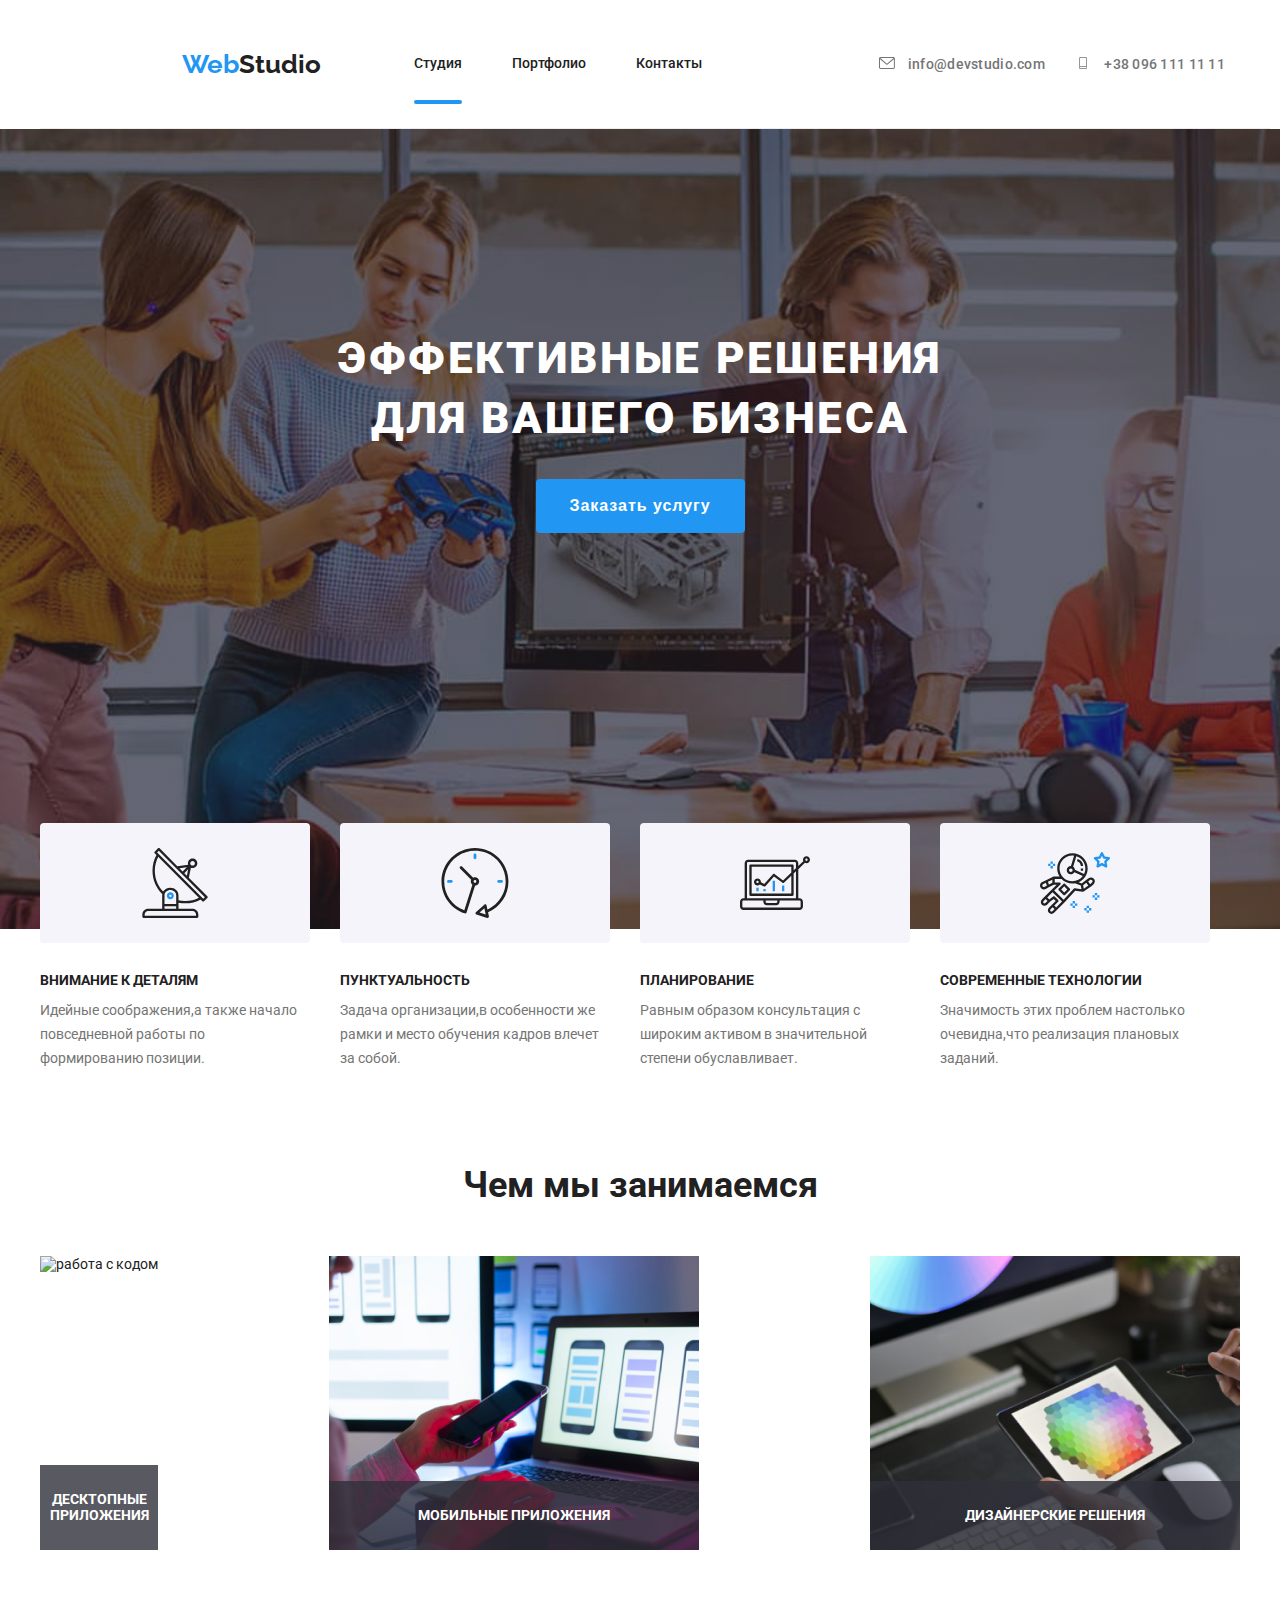
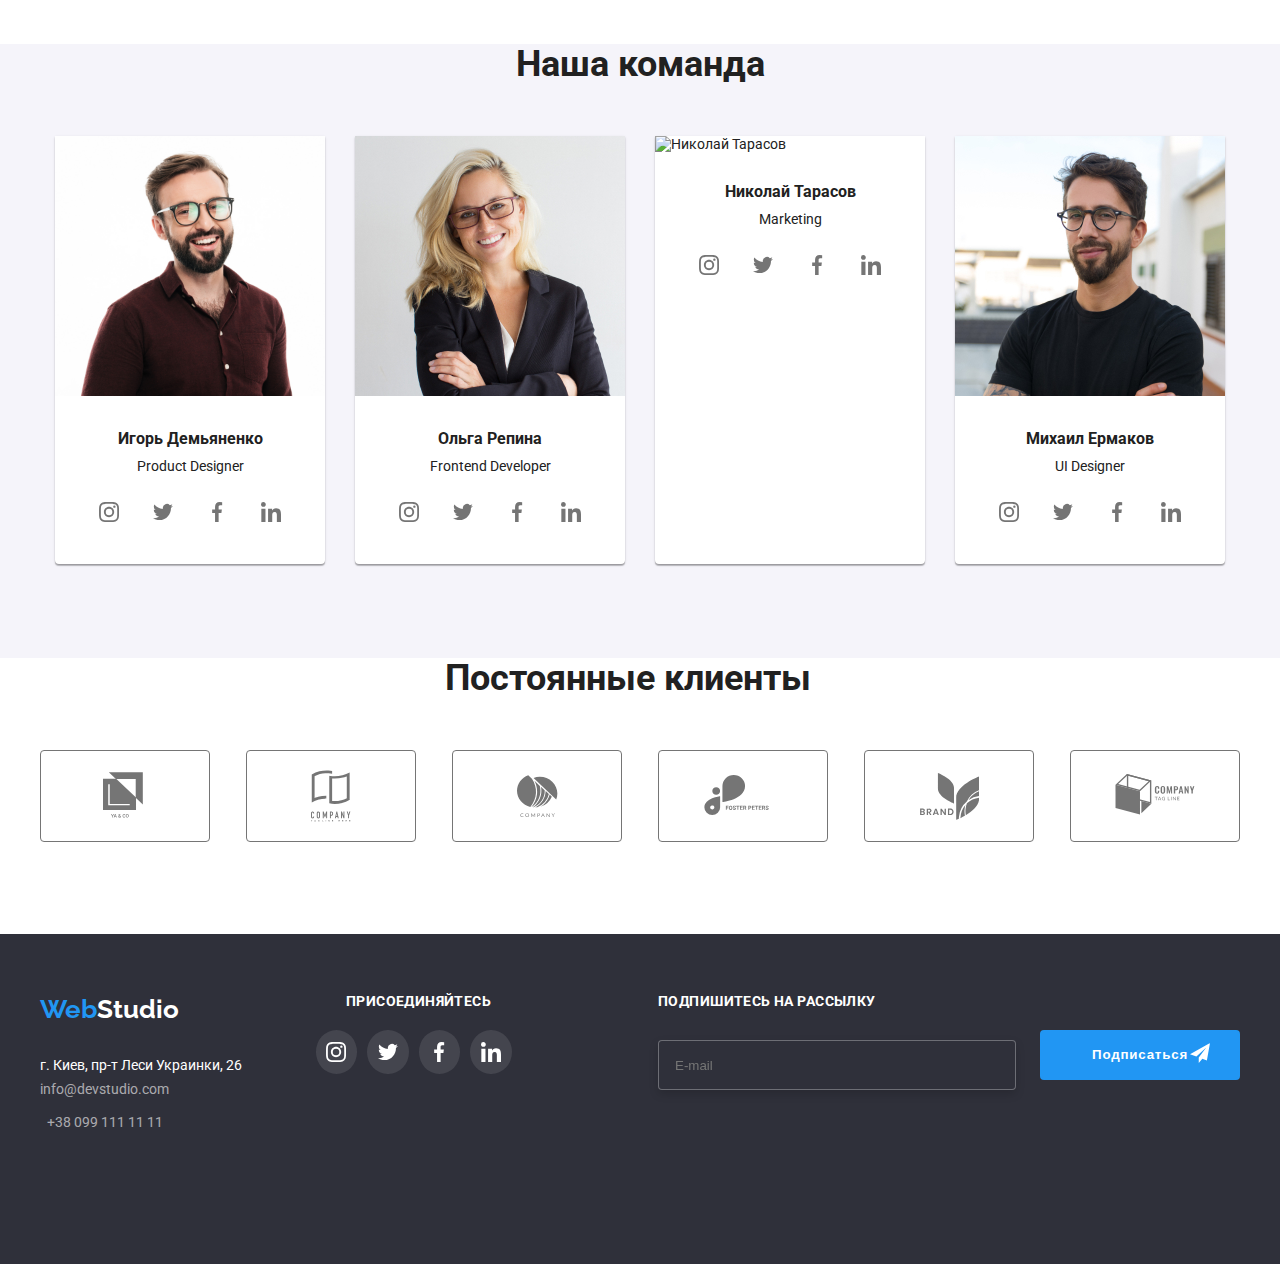
==== commit b036840e: "5.0 mobile menu" ====
--- a/index.html
+++ b/index.html
@@ -5,7 +5,12 @@
   <meta charset="UTF-8" />
   <meta name="viewport" content="width=device-width, initial-scale=1.0" />
   <title>WebStudio</title>
-  <link rel="stylesheet" href="./stash/modern-normalize.css" />
+  <link
+      rel="stylesheet"
+      href="https://cdnjs.cloudflare.com/ajax/libs/modern-normalize/0.2.0/modern-normalize.min.css"
+      integrity="sha512-sqIVMkf5f8XGYI/UZYGs7wODxlUeoj9JknataPfUwtvrSKWMHrMXGZ7Evb6nabFYJQG15vFFyALe6r0nWCD1Ug=="
+      crossorigin="anonymous"
+    />
   <link rel="preconnect" href="https://fonts.gstatic.com" />
   <link
     rel="stylesheet"
@@ -20,6 +25,12 @@
   <header class="container">
     <div class="container-header">
 
+      <button class="menu-toggle js-open-menu" aria-expended="true" aria-controls="mobile-menu">
+        <svg width="44" height="44" fill="currentColor" class="team__icon-header">
+            <use class="icon-menu" href="./images/icon.svg#icon-menu_mobile"></use>
+          </svg>
+    </button>
+
       <a href="./studio.html" class="container-header__logo"><span
           class="container-header__logo-web">Web</span>Studio</a>
       <nav class="container-header__nav">
@@ -52,11 +63,6 @@
             +38 096 111 11 11</a>
         </li>
       </ul>
-      <a href="#">
-        <svg class="team__icon-header">
-          <use href="./images/icon.svg#icon-menu_mobile"></use>
-        </svg>
-      </a>
     </div>
   </header> 
 
@@ -142,15 +148,15 @@
         <h2 class="achievements__title">Чем мы занимаемся</h2>
         <ul class="achievements__list">
           <li class="achievements__image">
-            <img src="./images/img1.jpg" alt="работа с кодом" width="370" />
+            <img srcset="./images/desktop.jpg 1x, ./images/Desktop@2x.jpg 2x" src="./images/img1.jpg" alt="работа с кодом" width="370" />
             <p class="achievements__picture-title">десктопные приложения</p>
           </li>
           <li class="achievements__image">
-            <img src="./images/img2.jpg" alt="тестрование телефона" width="370" />
+            <img srcset="./images/mobile.jpg 1x, ./images/mobile@2x.jpg 2x" src="./images/img2.jpg" alt="тестрование телефона" width="370" />
             <p class="achievements__picture-title">мобильные приложения</p>
           </li>
           <li class="achievements__image">
-            <img src="./images/img3.jpg" alt="работа с планшетом" width="370" />
+            <img srcset="./images/designer.jpg 1x, ./images/designer@2x.jpg 2x" src="./images/img2.jpg" src="./images/img3.jpg" alt="работа с планшетом" width="370" />
             <p class="achievements__picture-title">дизайнерские решения</p>
           </li>
         </ul>
@@ -166,7 +172,7 @@
           <div class="team__fon">
             <ul class="team__list">
               <li class="team__item">
-                <img class="picture" src="./images/productdesigner.jpg" alt="Игорь Демьяненко" width="270" />
+                <img class="picture" srcset="./images/productdesigner.jpg 1x, ./images/productdesigner@2x.jpg 2x" src="./images/productdesigner.jpg" alt="Игорь Демьяненко" width="270" />
                 <h3 class="team__name">Игорь Демьяненко</h3>
                 <p class="team__specialization">
                   Product Designer
@@ -209,7 +215,7 @@
           <div class="team__fon">
             <ul class="team__list">
               <li class="team__item">
-                <img class="picture" src="./images/frontend.jpg" alt="Ольга Репина" width="270" />
+                <img class="picture" srcset="./images/frontend.jpg 1x, ./images/frontend@2x.jpg 2x" src="./images/frontend.jpg" alt="Ольга Репина" width="270" />
                 <h3 class="team__name">Ольга Репина</h3>
                 <p class="team__specialization">
                   Frontend Developer
@@ -251,11 +257,9 @@
           <div class="team__fon">
             <ul class="team__list">
               <li class="team__item">
-                <img class="picture" 
-                srcset="
-                .images/nikolay.jpg      320w,
-                .images/nikolay@2x.jpg   640w"
-
+                <img class="picture" srcset="./images/marketingN.jpg 1x, ./images/marketingN@2x.jpg 2x"
+        
+            
                 src="./images/marketing.jpg" alt="Николай Тарасов" width="270" />
 
                 <h3 class="team__name">Николай Тарасов</h3>
@@ -298,7 +302,7 @@
           <div class="team__fon">
             <ul class="team__list">
               <li class="team__item">
-                <img class="picture" src="./images/uidesigner.jpg" alt="Михаил Ермаков" width="270" />
+                <img class="picture" srcset="./images/uidesignerM.jpg 1x, ./images/uidesigner@2x.jpg 2x" src="./images/uidesigner.jpg" alt="Михаил Ермаков" width="270" />
                 <h3 class="team__name">Михаил Ермаков</h3>
                 <p class="team__specialization">UI Designer</p>
               </li>
@@ -463,6 +467,46 @@
       </div>
     </div>
   </footer>
+<!-- Mobile menu -->
+<div class="menu-container js-menu-container" id="mobile-menu">
+
+  <button class="menu-toggle js-close-menu" aria-expanded="false" aria-controls="mobile-menu">
+  
+      <svg width="44" height="44" fill="currentColor">
+          <use class="icon-cross" href="./images/icon.svg#icon-close"> </use>
+  
+      </svg>
+  </button>
+  <nav class="mobile-nav">
+      <ul class="mobile-list">
+          <li class="mobile-item">
+          <a class="mobile-link" href="index.html">студия</a>    
+          </li>
+          <li class="mobile-item"> 
+              <a class="mobile-link" href="portfolio.html">портфолио</a>
+          </li>
+          <li class="mobile-item"> 
+              <a class="mobile-link" href="#">контакты</a>
+          </li>
+      </ul>
+      <ul class="mobile-list__contacts">
+          <li class="mobile-item__contacts"> 
+              <a class="mobile-item__number" href="+380961111111"></a>
+          </li>
+          <li class="mobile-item__contacts">
+          <a class="mobile-item__mail" href="mailto:info@devstudio.com">info@devstudio.com</a>    
+          </li>
+      </ul>
+  </nav>
+  <ul class="mobile-network__list">
+  <li class="mobile-network__item">
+      <a class="mobile-network__link" href="#">Instagram</a>
+  </li>
+  <li class="mobile-network__item"><a class="mobile-network__link" href="#">Twitter</a></li>
+  <li class="mobile-network__item"><a class="mobile-network__link" href="#">Facebook</a></li>
+  <li class="mobile-network__item"><a class="mobile-network__link" href="#">Linkedin</a></li>
+  </ul>
+</div>
 
   <div class="backdrop is-hidden" data-modal>
     <div class="modal">
@@ -539,57 +583,8 @@
 
   </div> 
 
-  <script src="./js/modal.js"></script> 
-
-  <!-- Mobile menu -->
-  <div class="menu-container js-menu-container" id="mobile-menu">
-
-    <button class="menu-toggle js-close-menu" aria-expanded="false" aria-controls="mobile-menu">
-    
-        <svg width="44" height="44" fill="currentColor">
-            <use class="icon-cross" href="./images/icon.svg#icon-close"> </use>
-    
-        </svg>
-    </button>
-    <nav class="mobile-nav">
-        <ul class="mobile-list">
-            <li class="mobile-item">
-            <a class="mobile-link" href="index.html">студия</a>    
-            </li>
-            <li class="mobile-item"> 
-                <a class="mobile-link" href="portfolio.html">портфолио</a>
-            </li>
-            <li class="mobile-item"> 
-                <a class="mobile-link" href="#">контакты</a>
-            </li>
-        </ul>
-        <ul class="mobile-list__contacts">
-            <li class="mobile-item__contacts"> 
-                <a class="mobile-item__number" href="+380961111111"></a>
-            </li>
-            <li class="mobile-item__contacts">
-            <a class="mobile-item__mail" href="mailto:info@devstudio.com">info@devstudio.com</a>    
-            </li>
-        </ul>
-    </nav>
-    <ul class="mobile-network__list">
-    <li class="mobile-network__item">
-        <a class="mobile-network__link" href="#">Instagram</a>
-    </li>
-    <li class="mobile-network__item"><a class="mobile-network__link" href="#">Twitter</a></li>
-    <li class="mobile-network__item"><a class="mobile-network__link" href="#">Facebook</a></li>
-    <li class="mobile-network__item"><a class="mobile-network__link" href="#">Linkedin</a></li>
-    </ul>
-    
-        </div>
-
+ 
 <script src="./js/modal.js"></script> 
-<script
-defer
-src="https://cdnjs.cloudflare.com/ajax/libs/body-scroll-lock/3.1.5/bodyScrollLock.min.js"
-integrity="sha512-HowizSDbQl7UPEAsPnvJHlQsnBmU2YMrv7KkTBulTLEGz9chfBoWYyZJL+MUO6p/yBuuMO/8jI7O29YRZ2uBlA=="
-crossorigin="anonymous"
-></script>
 <script defer src="js/mobile-menu.js"></script>
 </body>
 </html>--- a/css/main.css
+++ b/css/main.css
@@ -80,7 +80,7 @@
     -webkit-box-align: center;
         -ms-flex-align: center;
             align-items: center;
-    width: 100%;
+    width: 480px;
   }
 }
 
@@ -124,6 +124,7 @@
 @media screen and (min-width: 768px) {
   .container-header__logo {
     margin-right: auto;
+    margin-left: auto;
   }
 }
 
@@ -141,21 +142,10 @@
   font-weight: 500;
   line-height: 1.14;
   color: var(--primary-text-color);
-}
-
-@media screen and (min-width: 480px) {
-  .container-header__nav {
-    display: none;
-  }
-}
-
-@media screen and (min-width: 768px) {
-  .container-header__nav {
-    display: block;
-  }
-}
-
-@media screen and (min-width: 1200px) {
+  display: none;
+}
+
+@media screen and (min-width: 768px) {
   .container-header__nav {
     display: block;
   }
@@ -244,10 +234,8 @@
   border-radius: 2px;
 }
 
-@media screen and (min-width: 480px) {
-  .container-header__contact {
-    display: none;
-  }
+.container-header__contact {
+  display: none;
 }
 
 @media screen and (min-width: 768px) {
@@ -670,6 +658,7 @@
 
 .checkbox__text {
   font-weight: 400;
+  font-size: 12px;
   letter-spacing: 0.03em;
   color: var(--paragraf-text-color);
   margin-left: 20px;
@@ -1553,6 +1542,7 @@
 @media screen and (min-width: 1200px) {
   .footer__button-contact {
     margin-left: 12px;
+    margin-top: 0;
   }
 }
 
@@ -1751,15 +1741,12 @@
   display: flex;
   -ms-flex-wrap: wrap;
       flex-wrap: wrap;
-  -webkit-box-pack: center;
-      -ms-flex-pack: center;
-          justify-content: center;
 }
 
 @media screen and (min-width: 768px) {
   .card__set {
-    margin-left: calc(-1*30px);
-    margin-top: calc(-1*30px);
+    margin-left: calc(-1 * 30px);
+    margin-top: calc(-1 * 30px);
     -webkit-box-pack: unset;
         -ms-flex-pack: unset;
             justify-content: unset;
@@ -1785,11 +1772,16 @@
 
 @media screen and (min-width: 767px) {
   .card__item {
-    -ms-flex-preferred-size: calc(100%/2 -30px);
-        flex-basis: calc(100%/2 -30px);
-    margin-left: 30px;
+    -ms-flex-preferred-size: calc(100% / 2 -30px);
+        flex-basis: calc(100% / 2 -30px);
+    margin-left: 15px;
     margin-top: 30px;
   }
+}
+
+.card__item:hover {
+  -webkit-box-shadow: 0px 1px 1px rgba(0, 0, 0, 0.12), 0px 4px 4px rgba(0, 0, 0, 0.06), 1px 4px 6px rgba(0, 0, 0, 0.16);
+          box-shadow: 0px 1px 1px rgba(0, 0, 0, 0.12), 0px 4px 4px rgba(0, 0, 0, 0.06), 1px 4px 6px rgba(0, 0, 0, 0.16);
 }
 
 .card__img {
@@ -1828,11 +1820,6 @@
           transform: translateY(0);
 }
 
-.card__item:hover {
-  -webkit-box-shadow: 0px 1px 1px rgba(0, 0, 0, 0.12), 0px 4px 4px rgba(0, 0, 0, 0.06), 1px 4px 6px rgba(0, 0, 0, 0.16);
-          box-shadow: 0px 1px 1px rgba(0, 0, 0, 0.12), 0px 4px 4px rgba(0, 0, 0, 0.06), 1px 4px 6px rgba(0, 0, 0, 0.16);
-}
-
 .card__overlay-text {
   font-weight: 400;
   font-style: 18px;
@@ -1902,12 +1889,8 @@
   transition: -webkit-transform 250ms ease-in-out;
   transition: transform 250ms ease-in-out;
   transition: transform 250ms ease-in-out, -webkit-transform 250ms ease-in-out;
-}
-
-.menu-container .menu-button {
-  position: absolute;
-  top: 15px;
-  right: 15px;
+  -webkit-box-sizing: border-box;
+          box-sizing: border-box;
 }
 
 .menu-toggle {
@@ -1928,6 +1911,8 @@
   cursor: pointer;
   border-radius: 50%;
   outline: none;
+  right: 15px;
+  position: absolute;
 }
 
 .mobile-item {
@@ -1939,8 +1924,14 @@
   font-size: 40px;
   line-height: 1.175;
   letter-spacing: 0.02;
-  color: #000;
+  color: #212121;
   text-transform: capitalize;
+  -webkit-transition: color 250ms var(--timing-function);
+  transition: color 250ms var(--timing-function);
+}
+
+.mobile-link:hover, .mobile-link:focus {
+  color: #2196f3;
 }
 
 .mobile-list__contacts {
@@ -1952,6 +1943,11 @@
 
 .mobile-item__contacts {
   margin-bottom: 32px;
+  font-weight: 500;
+  font-size: 24px;
+  line-height: 1.167;
+  letter-spacing: 0.02em;
+  color: #757575;
 }
 
 .mobile-item__number {
@@ -1960,10 +1956,6 @@
   line-height: 1.333;
   letter-spacing: 0.02em;
   color: #2196f3;
-}
-
-.mobile-item__contacts {
-  margin-bottom: 32px;
 }
 
 .mobile-item__mail {
@@ -1985,7 +1977,7 @@
       flex-wrap: wrap;
 }
 
-.mobile-network__list .mobile-network__link {
+.mobile-network__link {
   font-weight: 500;
   font-style: 18px;
   line-height: 1.22;
@@ -1993,7 +1985,7 @@
   color: #2196f3;
 }
 
-.mobile-network__item:nth-child(-n+3):after {
+.mobile-network__item:nth-child(-n + 3):after {
   content: "";
   border: 1px solid rgba(33, 33, 33, 0.2);
   -webkit-transform: rotate(90deg);
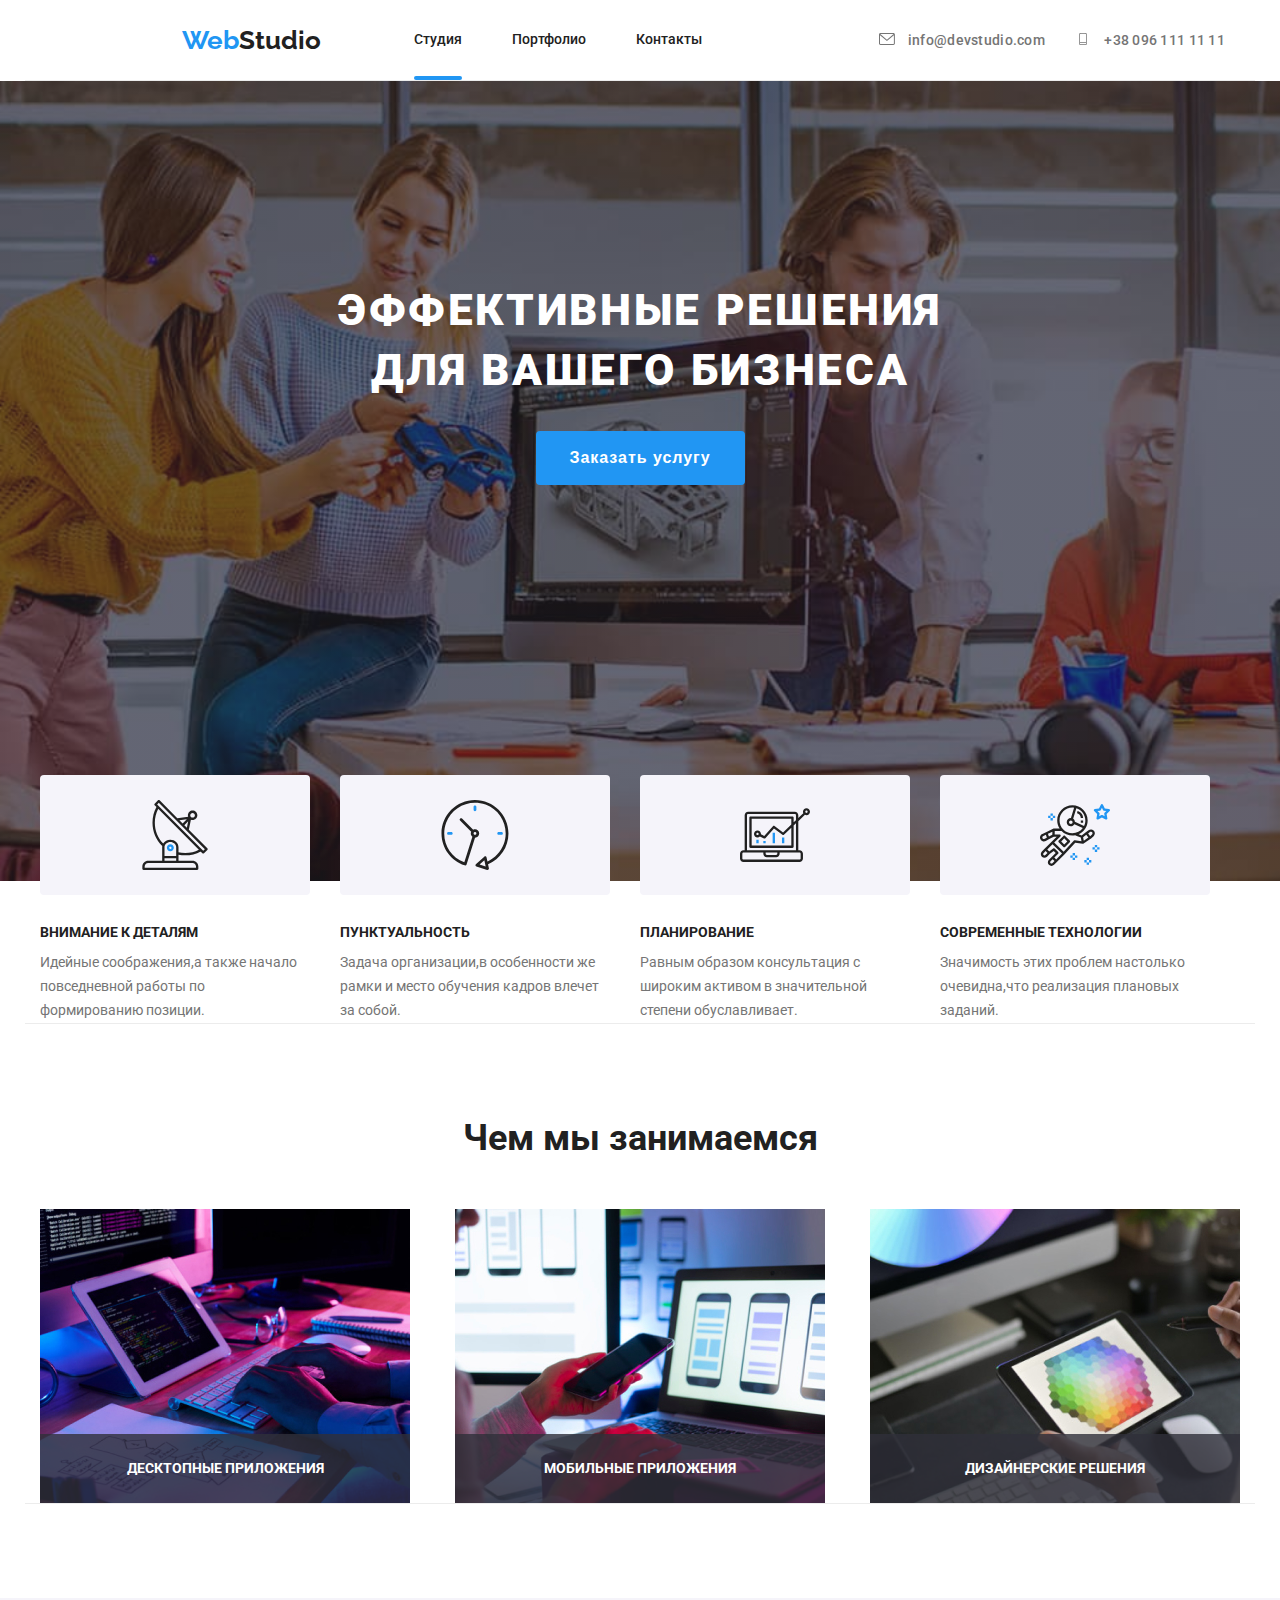
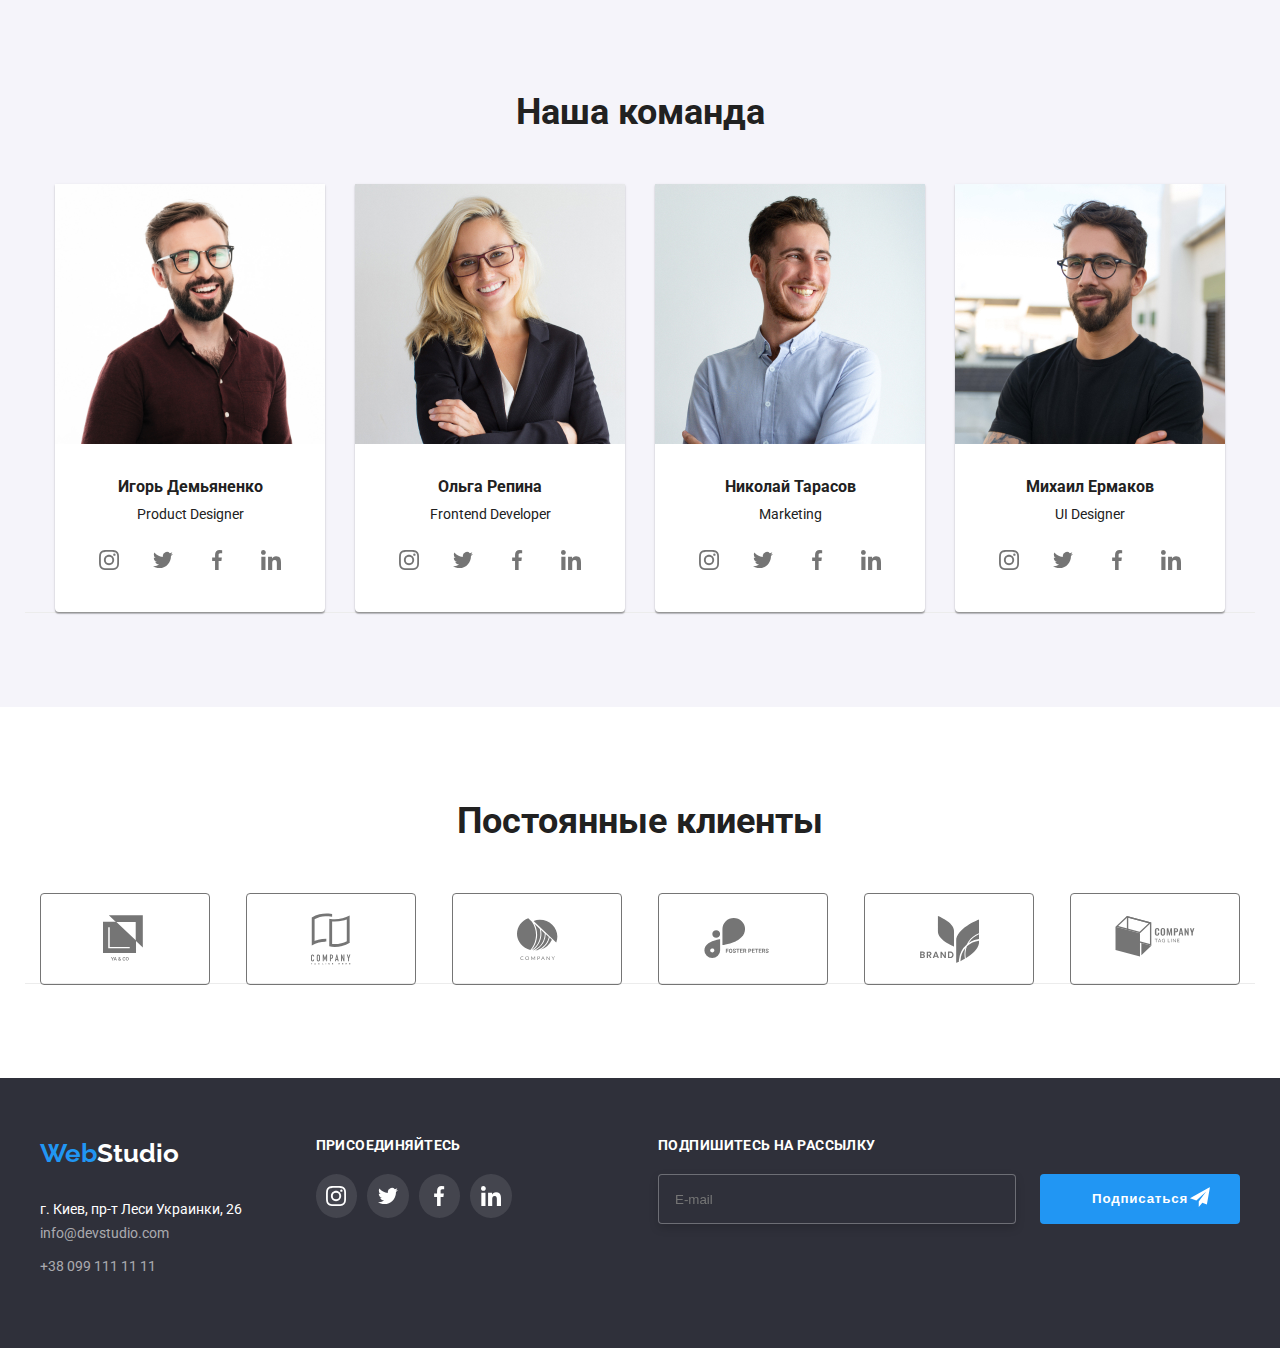
==== commit 930248f5: "Andrey marks" ====
--- a/index.html
+++ b/index.html
@@ -148,7 +148,7 @@
         <h2 class="achievements__title">Чем мы занимаемся</h2>
         <ul class="achievements__list">
           <li class="achievements__image">
-            <img srcset="./images/desktop.jpg 1x, ./images/Desktop@2x.jpg 2x" src="./images/img1.jpg" alt="работа с кодом" width="370" />
+            <img srcset="./images/Desktop.jpg 1x, ./images/Desktop@2x.jpg 2x" src="./images/img1.jpg" alt="работа с кодом" width="370" />
             <p class="achievements__picture-title">десктопные приложения</p>
           </li>
           <li class="achievements__image">
@@ -257,7 +257,7 @@
           <div class="team__fon">
             <ul class="team__list">
               <li class="team__item">
-                <img class="picture" srcset="./images/marketingN.jpg 1x, ./images/marketingN@2x.jpg 2x"
+                <img class="picture" srcset="./images/MarketingN.jpg 1x, ./images/MarketingN@2x.jpg 2x"
         
             
                 src="./images/marketing.jpg" alt="Николай Тарасов" width="270" />
@@ -346,9 +346,7 @@
         </div>
       </div> 
     </section>
-  </main>
-
-  <!--Постоянные клиенты-->
+     <!--Постоянные клиенты-->
   <section class="client">
     <div class="container client-main">
       <h2 class="client__title">Постоянные клиенты</h2>
@@ -399,6 +397,7 @@
 
     </div>
   </section>
+  </main>
 
   <!--футер-->
 
@@ -491,7 +490,7 @@
       </ul>
       <ul class="mobile-list__contacts">
           <li class="mobile-item__contacts"> 
-              <a class="mobile-item__number" href="+380961111111"></a>
+              <a class="mobile-item__number" href="+380961111111">+38 096 111 11 11</a>
           </li>
           <li class="mobile-item__contacts">
           <a class="mobile-item__mail" href="mailto:info@devstudio.com">info@devstudio.com</a>    
--- a/css/main.css
+++ b/css/main.css
@@ -43,6 +43,7 @@
   margin-right: auto;
   margin-left: auto;
   padding: 0 15px;
+  border-bottom: 1px solid #ececec;
 }
 
 @media screen and (min-width: 480px) {
@@ -67,6 +68,10 @@
   display: block;
   min-width: 100%;
   height: auto;
+}
+
+.container-header {
+  margin-bottom: 16px;
 }
 
 @media screen and (min-width: 480px) {
@@ -95,6 +100,7 @@
     -webkit-box-align: center;
         -ms-flex-align: center;
             align-items: center;
+    margin-bottom: 0;
   }
 }
 
@@ -109,6 +115,7 @@
     -webkit-box-align: center;
         -ms-flex-align: center;
             align-items: center;
+    margin-bottom: 0;
   }
 }
 
@@ -866,13 +873,14 @@
 }
 
 .team {
+  padding-top: 94px;
   padding-bottom: 94px;
   background-color: #f5f4fa;
 }
 
 .team__title {
   font-weight: 700;
-  font-size: 36px;
+  font-size: 28px;
   line-height: 1.166;
   text-align: center;
   margin: 0;
@@ -882,13 +890,20 @@
 
 @media screen and (min-width: 320px) {
   .team__title {
-    font-size: 24px;
     line-height: 1.375;
     margin-bottom: 30px;
   }
 }
 
 @media screen and (min-width: 768px) {
+  .team__title {
+    font-size: 28px;
+    line-height: 1.166;
+    margin-bottom: 50px;
+  }
+}
+
+@media screen and (min-width: 1200px) {
   .team__title {
     font-size: 36px;
     line-height: 1.166;
@@ -1016,15 +1031,12 @@
 }
 
 .client {
+  padding-top: 94px;
   padding-bottom: 94px;
 }
 
 .client__title {
   font-weight: 700;
-  width: 390px;
-  height: 42px;
-  margin-left: auto;
-  margin-right: auto;
 }
 
 @media screen and (min-width: 480px) {
@@ -1040,6 +1052,7 @@
     font-size: 28px;
     line-height: 1.178;
     margin-bottom: 30px;
+    text-align: center;
   }
 }
 
@@ -1241,6 +1254,7 @@
     -webkit-box-align: start;
         -ms-flex-align: start;
             align-items: start;
+    margin-bottom: 0;
   }
 }
 
@@ -1321,6 +1335,14 @@
   }
 }
 
+@media screen and (min-width: 480px) and (min-width: 1200px) {
+  .footer__contact-link {
+    -webkit-box-align: start;
+        -ms-flex-align: start;
+            align-items: start;
+  }
+}
+
 .footer__social-icon {
   margin-bottom: 60px;
   display: -webkit-box;
@@ -1333,6 +1355,15 @@
   -webkit-box-align: center;
       -ms-flex-align: center;
           align-items: center;
+}
+
+@media screen and (min-width: 1200px) {
+  .footer__social-icon {
+    -webkit-box-align: start;
+        -ms-flex-align: start;
+            align-items: start;
+    margin-bottom: 0;
+  }
 }
 
 .footer__enjoyus {
@@ -1477,6 +1508,12 @@
     -webkit-box-align: center;
         -ms-flex-align: center;
             align-items: center;
+  }
+}
+
+@media screen and (min-width: 1200px) {
+  .footer__form-mail {
+    margin-bottom: 0;
   }
 }
 
@@ -1523,6 +1560,12 @@
   margin-bottom: 20px;
 }
 
+@media screen and (min-width: 1200px) {
+  .footer__button {
+    margin-bottom: 0;
+  }
+}
+
 .footer__button-contact {
   position: relative;
 }
@@ -1570,11 +1613,10 @@
   -webkit-box-align: center;
       -ms-flex-align: center;
           align-items: center;
-  border-bottom: 1px solid #ececec;
-  padding: 24px 15px;
-}
-
-@media screen and (min-width: 480px) {
+  padding: 0px 15px;
+}
+
+@media screen and (min-width: 320px) {
   .container-header {
     max-width: 480px;
   }
@@ -1624,6 +1666,29 @@
   }
 }
 
+.container-header__portfolio {
+  font-weight: 500;
+  line-height: 1.14;
+  color: var(--primary-text-color);
+  -webkit-transition: color 250ms var(--timing-function);
+  transition: color 250ms var(--timing-function);
+}
+
+.container-header__portfolio:hover, .container-header__portfolio:focus {
+  color: var(--accent-color);
+}
+
+.container-header__portfolio::after {
+  content: "";
+  position: absolute;
+  left: 0;
+  bottom: 0;
+  width: 100%;
+  height: 4px;
+  background-color: var(--accent-color);
+  border-radius: 2px;
+}
+
 .container__section-portfolio {
   padding-top: 60px;
   padding-bottom: 60px;
@@ -1674,8 +1739,14 @@
   }
 }
 
-.portfolio__button-item:not(:last-child) {
+.portfolio__button-item {
   margin-right: 8px;
+}
+
+@media screen and (min-width: 480px) {
+  .portfolio__button-item {
+    margin-top: 15px;
+  }
 }
 
 /*button*/
@@ -1805,7 +1876,7 @@
   transition: -webkit-transform 250ms var(--timing-function);
   transition: transform 250ms var(--timing-function);
   transition: transform 250ms var(--timing-function), -webkit-transform 250ms var(--timing-function);
-  padding: 63px 24px;
+  padding: 63px 23px;
   background: rgba(33, 150, 243, 0.9);
 }
 
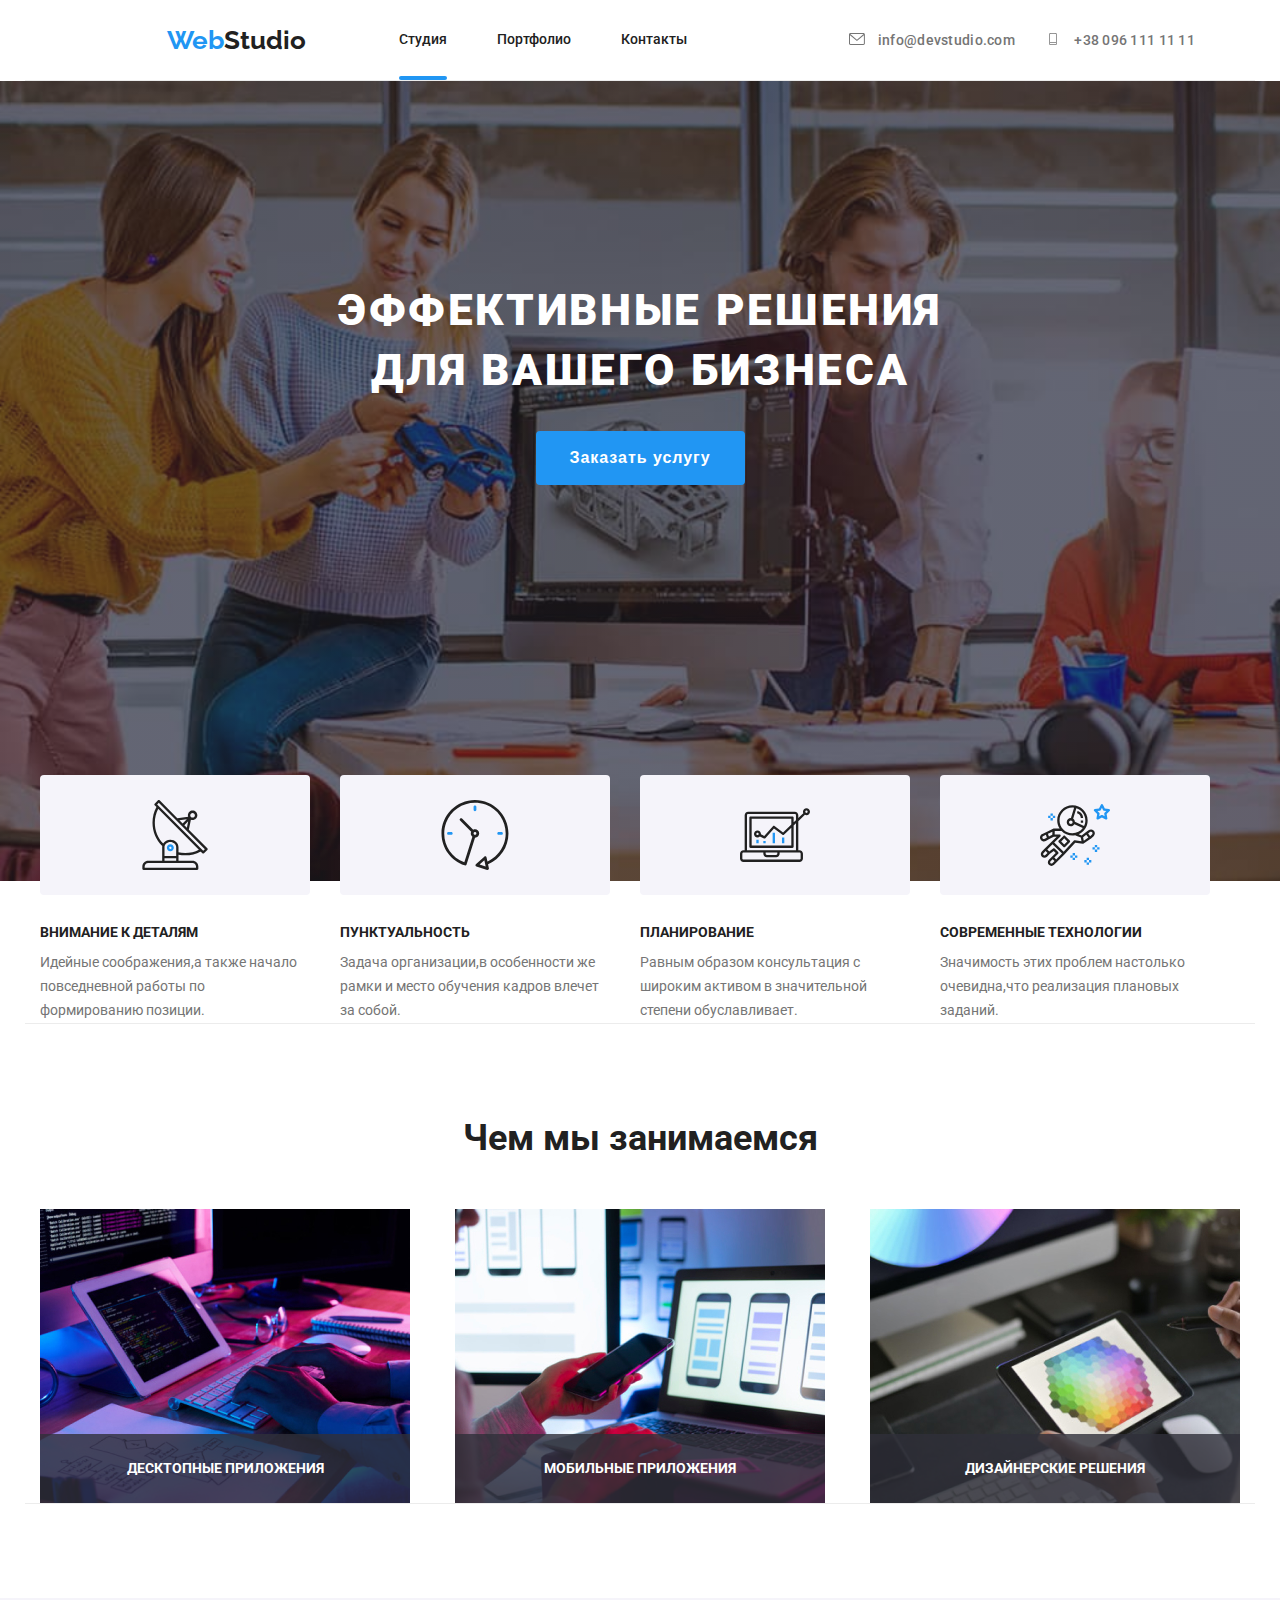
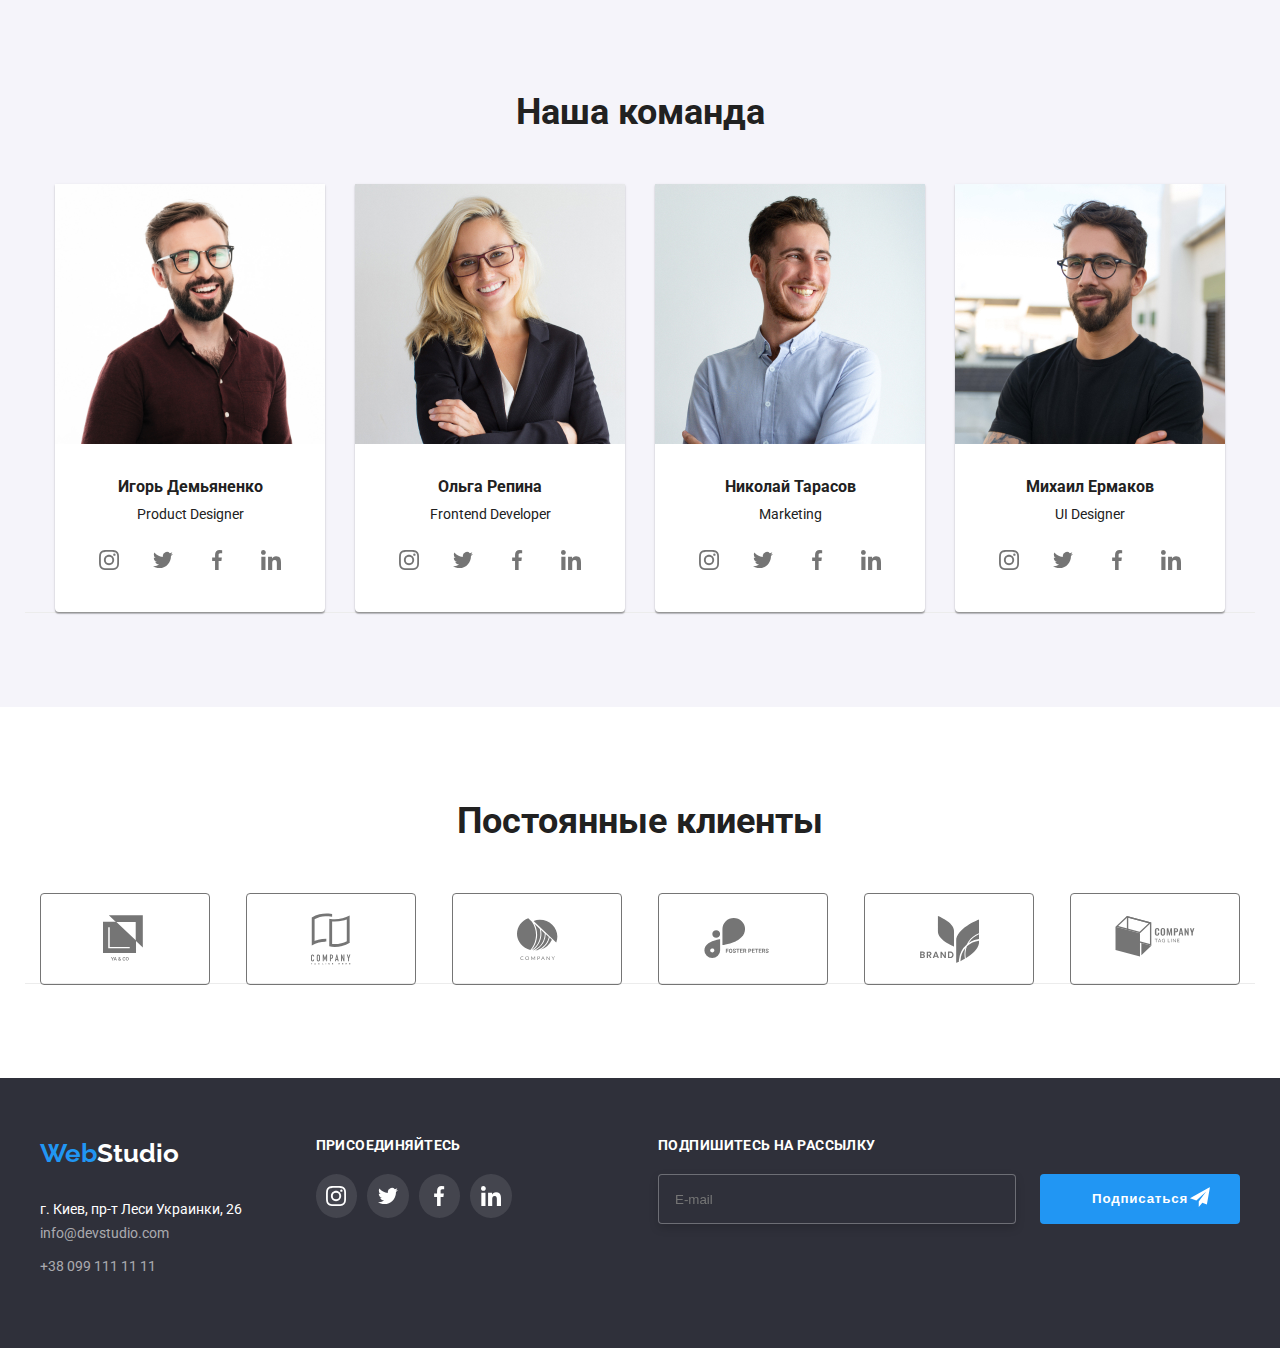
==== commit 1d4112d3: "finally change" ====
--- a/index.html
+++ b/index.html
@@ -36,7 +36,7 @@
       <nav class="container-header__nav">
         <ul class="container-header__site">
           <li class="container-header__item">
-            <a href="./studio.html" class="container-header__current">Студия</a>
+            <a href="./studio.html" class="container-header__studio">Студия</a>
           </li>
           <li class="container-header__item">
             <a href="./portfolio.html" class="container-header__link">Портфолио</a>
--- a/css/main.css
+++ b/css/main.css
@@ -46,7 +46,7 @@
   border-bottom: 1px solid #ececec;
 }
 
-@media screen and (min-width: 480px) {
+@media screen and (min-width: 450px) {
   .container {
     max-width: 480px;
   }
@@ -74,7 +74,7 @@
   margin-bottom: 16px;
 }
 
-@media screen and (min-width: 480px) {
+@media screen and (min-width: 450px) {
   .container-header {
     display: -webkit-box;
     display: -ms-flexbox;
@@ -218,7 +218,7 @@
   color: var(--accent-color);
 }
 
-.container-header__current {
+.container-header__studio {
   font-weight: 500;
   line-height: 1.14;
   color: var(--primary-text-color);
@@ -226,11 +226,11 @@
   transition: color 250ms var(--timing-function);
 }
 
-.container-header__current:hover, .container-header__current:focus {
+.container-header__studio:hover, .container-header__studio:focus {
   color: var(--accent-color);
 }
 
-.container-header__current::after {
+.container-header__studio::after {
   content: "";
   position: absolute;
   left: 0;
@@ -360,7 +360,7 @@
   }
 }
 
-@media screen and (min-width: 480px) {
+@media screen and (min-width: 450px) {
   .hero__descritpion {
     display: column;
     -webkit-box-align: center;
@@ -396,7 +396,7 @@
   margin-left: auto;
 }
 
-@media screen and (min-width: 480px) {
+@media screen and (min-width: 450px) {
   .hero__title {
     width: 360px;
     height: 84px;
@@ -496,7 +496,7 @@
   color: var(--accent-color);
 }
 
-@media screen and (min-width: 480px) {
+@media screen and (min-width: 450px) {
   .form {
     max-width: 450px;
     max-height: 609px;
@@ -671,7 +671,7 @@
   margin-left: 20px;
 }
 
-@media screen and (min-width: 480px) {
+@media screen and (min-width: 450px) {
   .checkbox__text {
     font-size: 10px;
     line-height: 1.166;
@@ -702,7 +702,7 @@
   margin-bottom: 0;
 }
 
-@media screen and (min-width: 480px) {
+@media screen and (min-width: 450px) {
   .checkbox__button-primary {
     margin-left: 85px;
   }
@@ -1039,7 +1039,7 @@
   font-weight: 700;
 }
 
-@media screen and (min-width: 480px) {
+@media screen and (min-width: 450px) {
   .client__title {
     font-size: 28px;
     line-height: 1.178;
@@ -1068,7 +1068,7 @@
   list-style: none;
 }
 
-@media screen and (min-width: 480px) {
+@media screen and (min-width: 450px) {
   .client__brand {
     display: -webkit-box;
     display: -ms-flexbox;
@@ -1128,7 +1128,7 @@
   padding: 0;
 }
 
-@media screen and (min-width: 480px) {
+@media screen and (min-width: 450px) {
   .client__logo {
     width: 210px;
     margin-left: 30px;
@@ -1139,7 +1139,7 @@
   }
 }
 
-@media screen and (min-width: 480px) and (min-width: 768px) {
+@media screen and (min-width: 450px) and (min-width: 768px) {
   .client__logo {
     width: 226px;
     margin-left: 30px;
@@ -1150,7 +1150,7 @@
   }
 }
 
-@media screen and (min-width: 480px) and (min-width: 1200px) {
+@media screen and (min-width: 450px) and (min-width: 1200px) {
   .client__logo {
     width: 170px;
   }
@@ -1183,7 +1183,7 @@
           align-items: center;
 }
 
-@media screen and (min-width: 480px) {
+@media screen and (min-width: 450px) {
   .container__container-footer {
     max-width: 480px;
     -webkit-box-orient: vertical;
@@ -1231,7 +1231,7 @@
   margin-bottom: 60px;
 }
 
-@media screen and (min-width: 480px) {
+@media screen and (min-width: 450px) {
   .footer__info {
     display: -webkit-box;
     display: -ms-flexbox;
@@ -1266,7 +1266,7 @@
   margin-top: 9px;
 }
 
-@media screen and (min-width: 480px) {
+@media screen and (min-width: 450px) {
   .footer__contact {
     display: -webkit-box;
     display: -ms-flexbox;
@@ -1320,7 +1320,7 @@
   text-decoration: none;
 }
 
-@media screen and (min-width: 480px) {
+@media screen and (min-width: 450px) {
   .footer__contact-link {
     display: -webkit-box;
     display: -ms-flexbox;
@@ -1335,7 +1335,7 @@
   }
 }
 
-@media screen and (min-width: 480px) and (min-width: 1200px) {
+@media screen and (min-width: 450px) and (min-width: 1200px) {
   .footer__contact-link {
     -webkit-box-align: start;
         -ms-flex-align: start;
@@ -1429,7 +1429,7 @@
   display: inline-block;
 }
 
-@media screen and (min-width: 480px) {
+@media screen and (min-width: 450px) {
   .footer__contactus {
     display: -webkit-box;
     display: -ms-flexbox;
@@ -1460,7 +1460,7 @@
   }
 }
 
-@media screen and (min-width: 480px) {
+@media screen and (min-width: 450px) {
   .footer__form {
     display: -webkit-box;
     display: -ms-flexbox;
@@ -1530,7 +1530,7 @@
   padding: 15px 0px 15px 16px;
 }
 
-@media screen and (min-width: 480px) {
+@media screen and (min-width: 450px) {
   .footer__input {
     width: 450px;
   }
@@ -1570,7 +1570,7 @@
   position: relative;
 }
 
-@media screen and (min-width: 480px) {
+@media screen and (min-width: 450px) {
   .footer__button-contact {
     margin-top: 20px;
   }
@@ -1614,6 +1614,8 @@
       -ms-flex-align: center;
           align-items: center;
   padding: 0px 15px;
+  -webkit-box-sizing: border-box;
+          box-sizing: border-box;
 }
 
 @media screen and (min-width: 320px) {
@@ -1689,6 +1691,18 @@
   border-radius: 2px;
 }
 
+.container-header__current {
+  font-weight: 500;
+  line-height: 1.14;
+  color: var(--primary-text-color);
+  -webkit-transition: color 250ms var(--timing-function);
+  transition: color 250ms var(--timing-function);
+}
+
+.container-header__current:hover, .container-header__current:focus {
+  color: var(--accent-color);
+}
+
 .container__section-portfolio {
   padding-top: 60px;
   padding-bottom: 60px;
@@ -1699,7 +1713,7 @@
   width: 100%;
 }
 
-@media screen and (min-width: 480px) {
+@media screen and (min-width: 450px) {
   .container__section-portfolio {
     max-width: 480px;
   }
@@ -1741,11 +1755,12 @@
 
 .portfolio__button-item {
   margin-right: 8px;
-}
-
-@media screen and (min-width: 480px) {
+  margin-top: 15px;
+}
+
+@media screen and (min-width: 768px) {
   .portfolio__button-item {
-    margin-top: 15px;
+    margin-top: 0px;
   }
 }
 
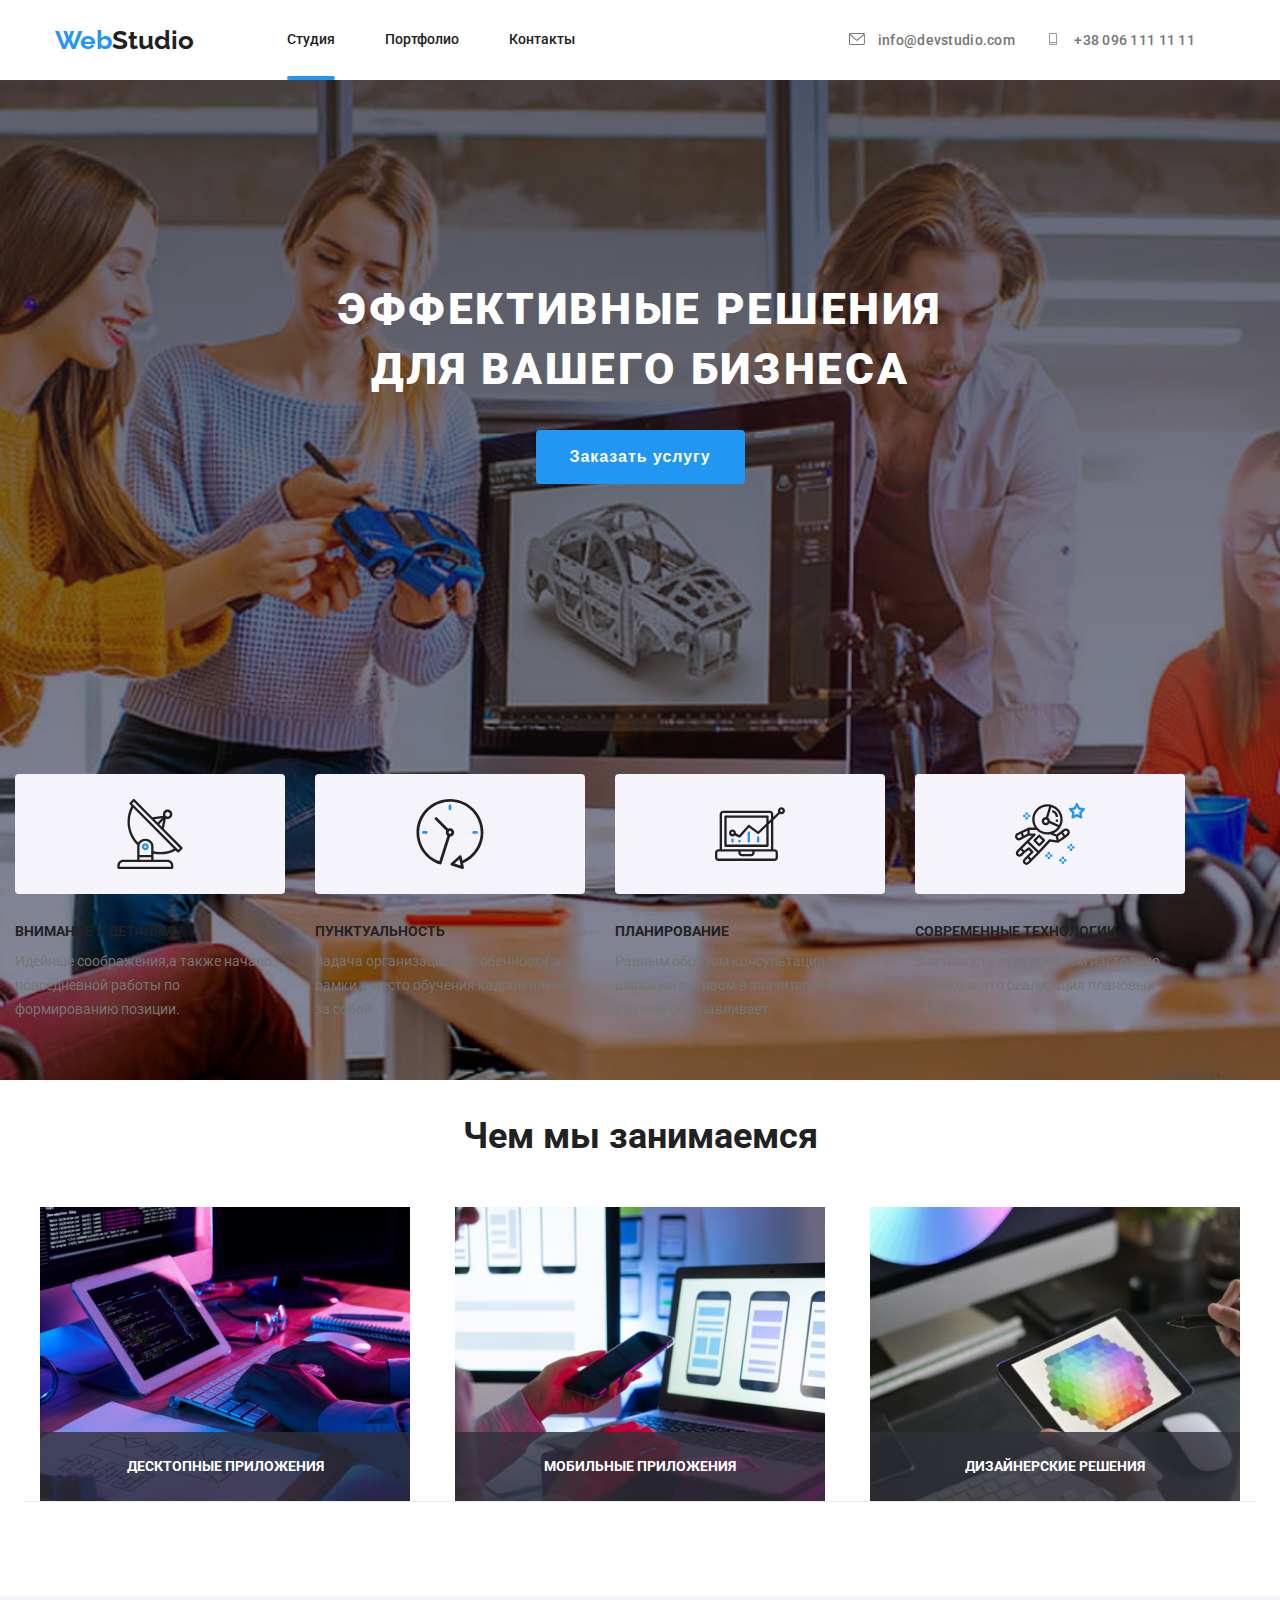
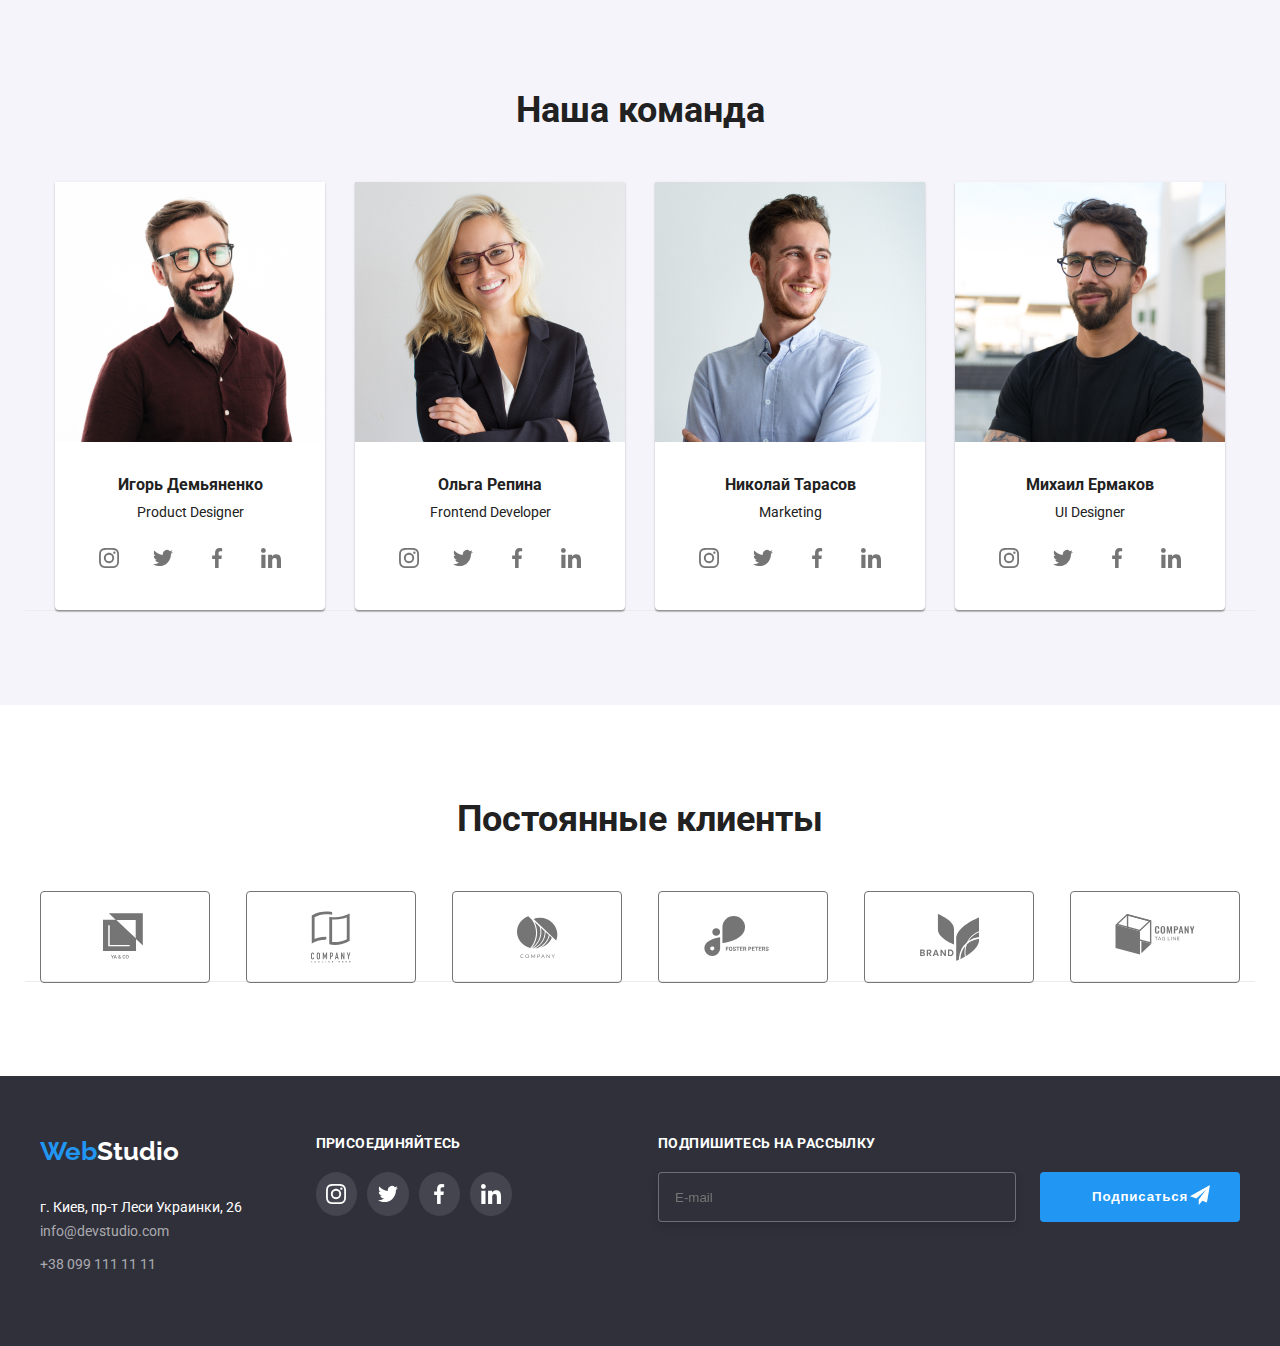
==== commit 1fdf13e9: "finaly correct" ====
--- a/index.html
+++ b/index.html
@@ -22,7 +22,7 @@
 <body>
   <!--Шапка сайта-->
 
-  <header class="container">
+  <header>
     <div class="container-header">
 
       <button class="menu-toggle js-open-menu" aria-expended="true" aria-controls="mobile-menu">
@@ -83,7 +83,7 @@
     <!--Особенности-->
 
     <section class="section__feature-main">
-      <div class="container feature">
+      <div class="container__feature">
         <h2 hidden class="feature__title">#</h2>
         <ul class="feature__list">
           <li class="feature__item">
@@ -346,6 +346,7 @@
         </div>
       </div> 
     </section>
+
      <!--Постоянные клиенты-->
   <section class="client">
     <div class="container client-main">
@@ -466,6 +467,7 @@
       </div>
     </div>
   </footer>
+  
 <!-- Mobile menu -->
 <div class="menu-container js-menu-container" id="mobile-menu">
 
--- a/css/main.css
+++ b/css/main.css
@@ -138,6 +138,7 @@
 @media screen and (min-width: 1200px) {
   .container-header__logo {
     margin-right: 93px;
+    margin-left: 0;
   }
 }
 
@@ -315,48 +316,58 @@
 }
 
 .hero__container {
+  margin-left: auto;
   margin-right: auto;
-  margin-left: auto;
+  max-width: 1600px;
+  min-height: 400px;
   padding-top: 118px;
   padding-bottom: 118px;
   text-align: center;
-}
-
-@media screen and (min-width: 320px) {
+  background-image: -webkit-gradient(linear, left top, left bottom, from(rgba(47, 48, 58, 0.4)), to(rgba(47, 48, 58, 0))), url(../images/Header-mobile.jpg);
+  background-image: linear-gradient(180deg, rgba(47, 48, 58, 0.4) 0%, rgba(47, 48, 58, 0) 100%), url(../images/Header-mobile.jpg);
+  background-repeat: no-repeat;
+  background-position: center;
+  background-size: cover;
+}
+
+@media screen and (min-device-pixel-ratio: 2), screen and (-webkit-min-device-pixel-ratio: 2), screen and (min-resolution: 192dpi), screen and (min-resolution: 2dppx) {
   .hero__container {
-    max-width: 480px;
-    min-height: 400px;
-    background-color: rgba(47, 48, 58, 0.8);
-    background-image: -webkit-gradient(linear, left top, right top, from(rgba(47, 48, 58, 0.4)), to(rgba(47, 48, 58, 0.4))), url(/images/Header.mobile.jpg);
-    background-image: linear-gradient(to right, rgba(47, 48, 58, 0.4), rgba(47, 48, 58, 0.4)), url(/images/Header.mobile.jpg);
-    background-size: cover;
+    background-image: -webkit-gradient(linear, left top, left bottom, from(rgba(47, 48, 58, 0.4)), to(rgba(47, 48, 58, 0))), url(../images/Header-mob@2x.jpg);
+    background-image: linear-gradient(180deg, rgba(47, 48, 58, 0.4) 0%, rgba(47, 48, 58, 0) 100%), url(../images/Header-mob@2x.jpg);
     background-repeat: no-repeat;
     background-position: center;
+    background-size: cover;
   }
 }
 
 @media screen and (min-width: 768px) {
   .hero__container {
-    max-width: 768px;
-    min-height: 400px;
-    background-color: rgba(47, 48, 58, 0.8);
-    background-image: -webkit-gradient(linear, left top, right top, from(rgba(47, 48, 58, 0.4)), to(rgba(47, 48, 58, 0.4))), url(/images/Header.tablet.jpg);
-    background-image: linear-gradient(to right, rgba(47, 48, 58, 0.4), rgba(47, 48, 58, 0.4)), url(/images/Header.tablet.jpg);
-    background-size: cover;
-    background-repeat: no-repeat;
-    background-position: center;
-  }
-}
-
-@media screen and (min-width: 1200px) {
+    background-image: -webkit-gradient(linear, left top, left bottom, from(rgba(47, 48, 58, 0.4)), to(rgba(47, 48, 58, 0))), url(../images/Header-tab.jpg);
+    background-image: linear-gradient(180deg, rgba(47, 48, 58, 0.4) 0%, rgba(47, 48, 58, 0) 100%), url(../images/Header-tab.jpg);
+  }
+}
+
+@media screen and (min-width: 768px) and (min-device-pixel-ratio: 2), screen and (min-width: 768px) and (-webkit-min-device-pixel-ratio: 2), screen and (min-width: 768px) and (min-resolution: 192dpi), screen and (min-width: 768px) and (min-resolution: 2dppx) {
   .hero__container {
-    background-color: rgba(47, 48, 58, 0.8);
-    background-image: -webkit-gradient(linear, left top, right top, from(rgba(47, 48, 58, 0.4)), to(rgba(47, 48, 58, 0.4))), url(../images/header.jpg);
-    background-image: linear-gradient(to right, rgba(47, 48, 58, 0.4), rgba(47, 48, 58, 0.4)), url(../images/header.jpg);
-    max-height: 600px;
-    min-width: 100%;
+    background-image: -webkit-gradient(linear, left top, left bottom, from(rgba(47, 48, 58, 0.4)), to(rgba(47, 48, 58, 0))), url(../images/Header-tab@2x.jpg);
+    background-image: linear-gradient(180deg, rgba(47, 48, 58, 0.4) 0%, rgba(47, 48, 58, 0) 100%), url(../images/Header-tab@2x.jpg);
+  }
+}
+
+@media screen and (min-width: 1200px) {
+  .hero__container {
     padding-top: 200px;
     padding-bottom: 200px;
+    min-height: 600px;
+    background-image: -webkit-gradient(linear, left top, left bottom, from(rgba(47, 48, 58, 0.4)), to(rgba(47, 48, 58, 0))), url(../images/Header-desk.jpg);
+    background-image: linear-gradient(180deg, rgba(47, 48, 58, 0.4) 0%, rgba(47, 48, 58, 0) 100%), url(../images/Header-desk.jpg);
+  }
+}
+
+@media screen and (min-width: 1200px) and (min-device-pixel-ratio: 2), screen and (min-width: 1200px) and (-webkit-min-device-pixel-ratio: 2), screen and (min-width: 1200px) and (min-resolution: 192dpi), screen and (min-width: 1200px) and (min-resolution: 2dppx) {
+  .hero__container {
+    background-image: -webkit-gradient(linear, left top, left bottom, from(rgba(47, 48, 58, 0.4)), to(rgba(47, 48, 58, 0))), url(../images/Header-desk@2x.jpg);
+    background-image: linear-gradient(180deg, rgba(47, 48, 58, 0.4) 0%, rgba(47, 48, 58, 0) 100%), url(../images/Header-desk@2x.jpg);
   }
 }
 
@@ -726,7 +737,7 @@
   }
 }
 
-.container .feature {
+.container__feature {
   width: 100%;
   padding: 0 15px;
 }
@@ -1602,6 +1613,10 @@
   margin-left: 10px;
 }
 
+.header {
+  border-bottom: 1px solid #ececec;
+}
+
 .container-header {
   margin-right: auto;
   margin-left: auto;
@@ -1742,6 +1757,7 @@
           justify-content: flex-start;
   -ms-flex-wrap: wrap;
       flex-wrap: wrap;
+  margin-bottom: 40px;
 }
 
 @media screen and (min-width: 768px) {
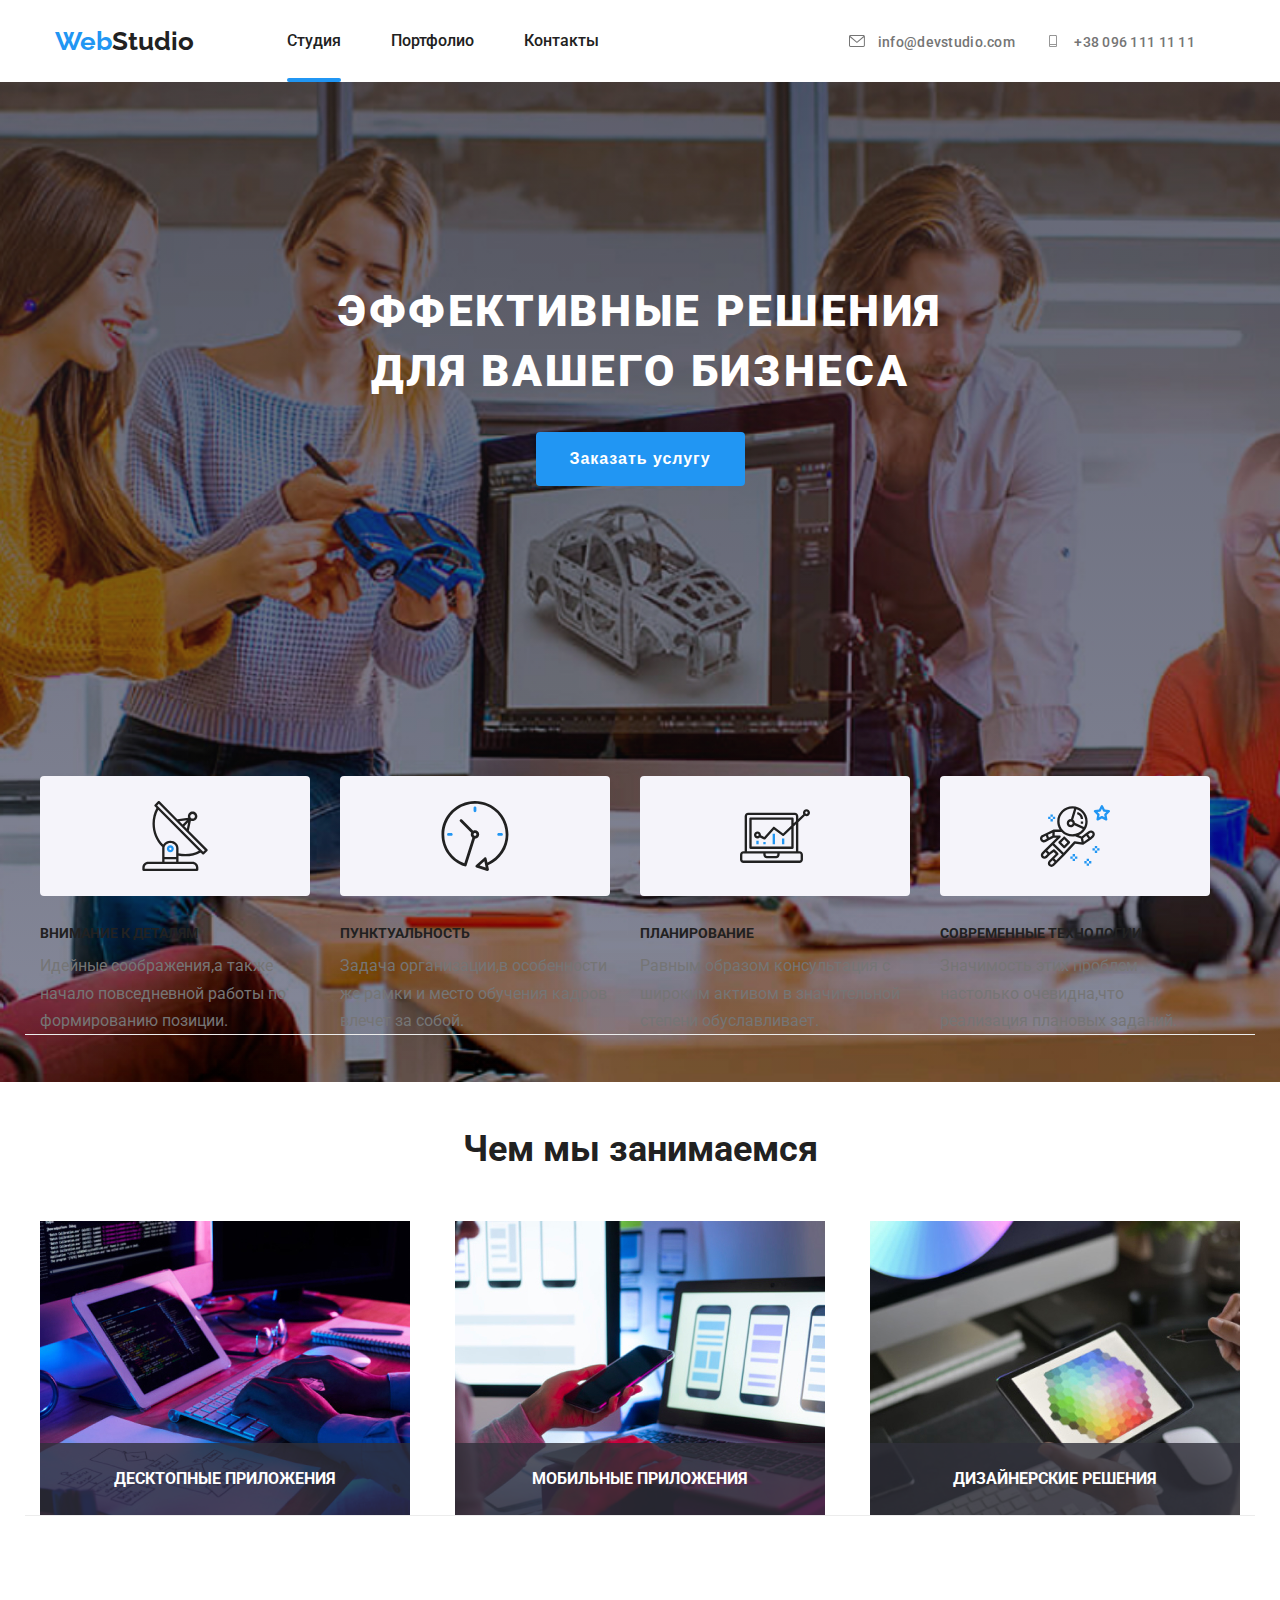
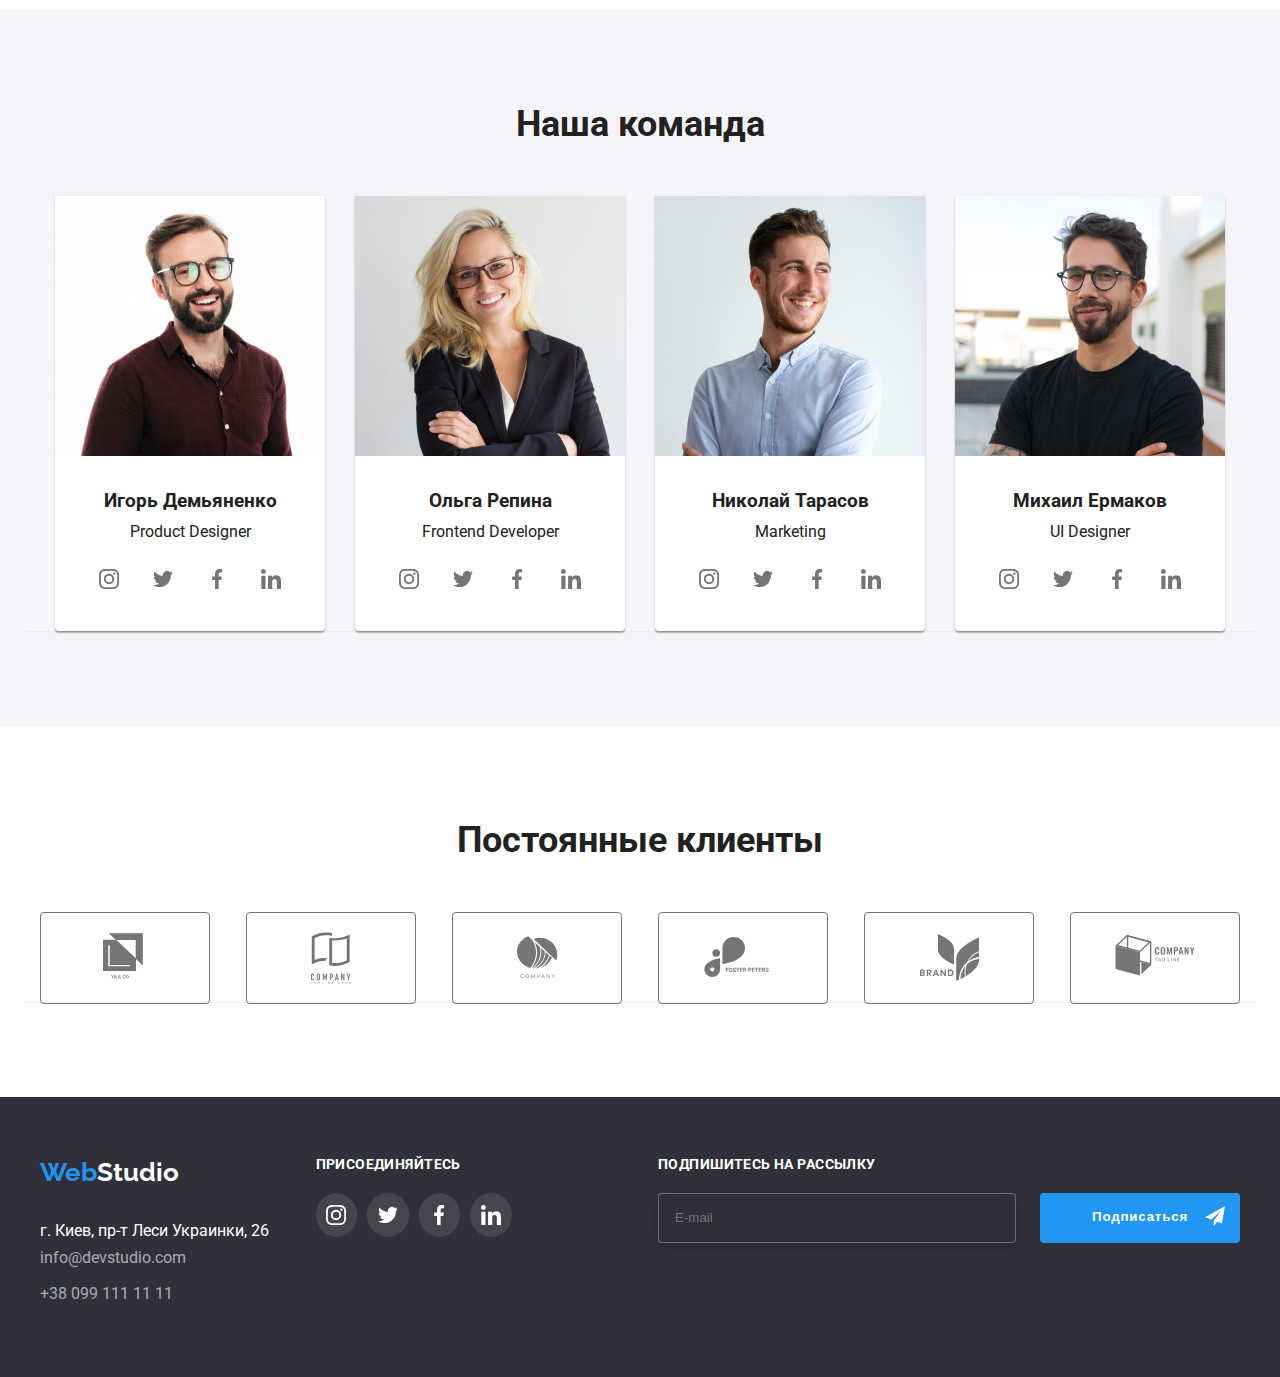
==== commit d4c3a925: "frontend picture" ====
--- a/index.html
+++ b/index.html
@@ -215,7 +215,7 @@
           <div class="team__fon">
             <ul class="team__list">
               <li class="team__item">
-                <img class="picture" srcset="./images/frontend.jpg 1x, ./images/frontend@2x.jpg 2x" src="./images/frontend.jpg" alt="Ольга Репина" width="270" />
+                <img class="picture" srcset="./images/frontend.jpg 1x, ./images/frontend@2x.jpg 2x" src="./images/frontendmain.jpg" alt="Ольга Репина" width="270" />
                 <h3 class="team__name">Ольга Репина</h3>
                 <p class="team__specialization">
                   Frontend Developer
--- a/css/main.css
+++ b/css/main.css
@@ -35,7 +35,6 @@
   background: var(--main-back-color);
   color: var(--primary-text-color);
   font-family: Roboto, sans-serif;
-  font-size: 14px;
 }
 
 .container {
@@ -739,7 +738,28 @@
 
 .container__feature {
   width: 100%;
+  margin-right: auto;
+  margin-left: auto;
   padding: 0 15px;
+  border-bottom: 1px solid #ececec;
+}
+
+@media screen and (min-width: 450px) {
+  .container__feature {
+    max-width: 480px;
+  }
+}
+
+@media screen and (min-width: 768px) {
+  .container__feature {
+    max-width: 768px;
+  }
+}
+
+@media screen and (min-width: 1200px) {
+  .container__feature {
+    max-width: 1200px;
+  }
 }
 
 .feature__title {
@@ -1609,8 +1629,7 @@
   border-radius: 4px;
   position: absolute;
   top: 13px;
-  right: 28px;
-  margin-left: 10px;
+  right: 13px;
 }
 
 .header {
@@ -1899,7 +1918,6 @@
   position: absolute;
   top: 0;
   left: 0;
-  width: 100%;
   height: 100%;
   -webkit-transform: translateY(101%);
           transform: translateY(101%);
